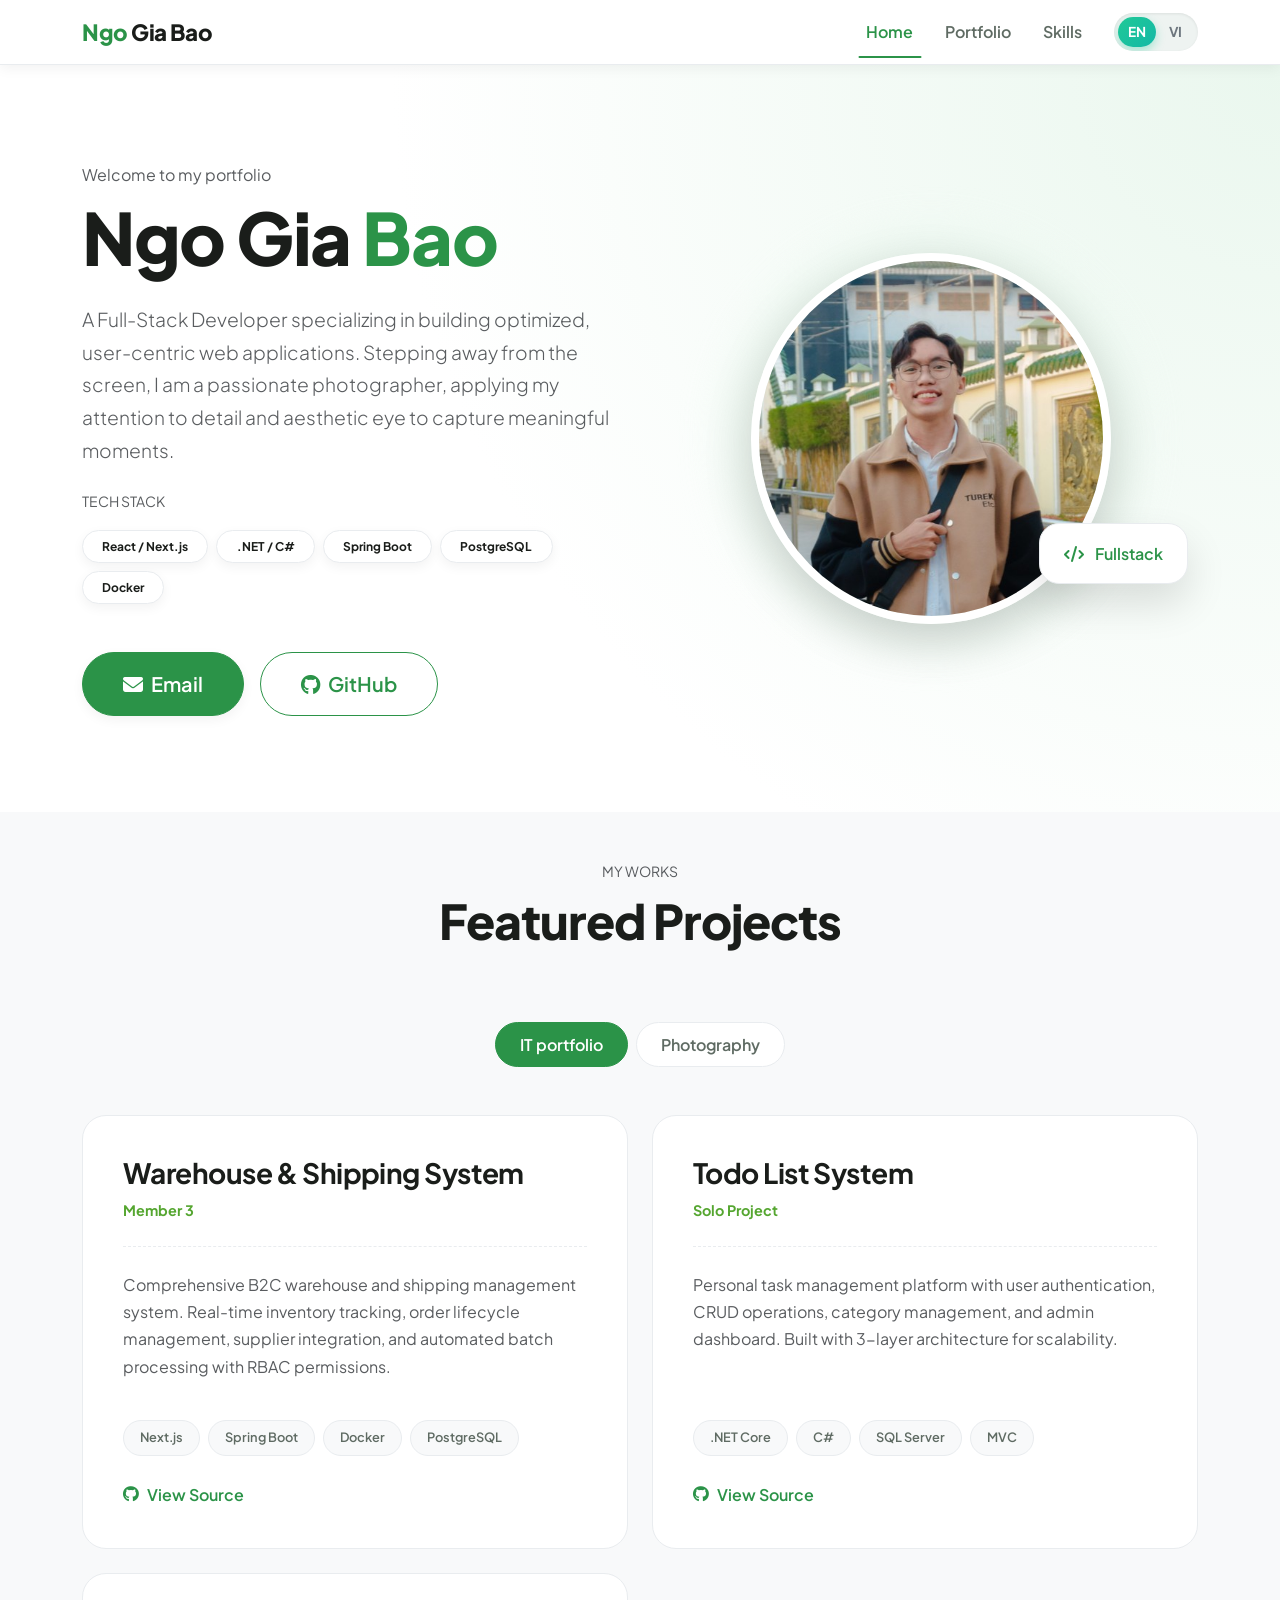
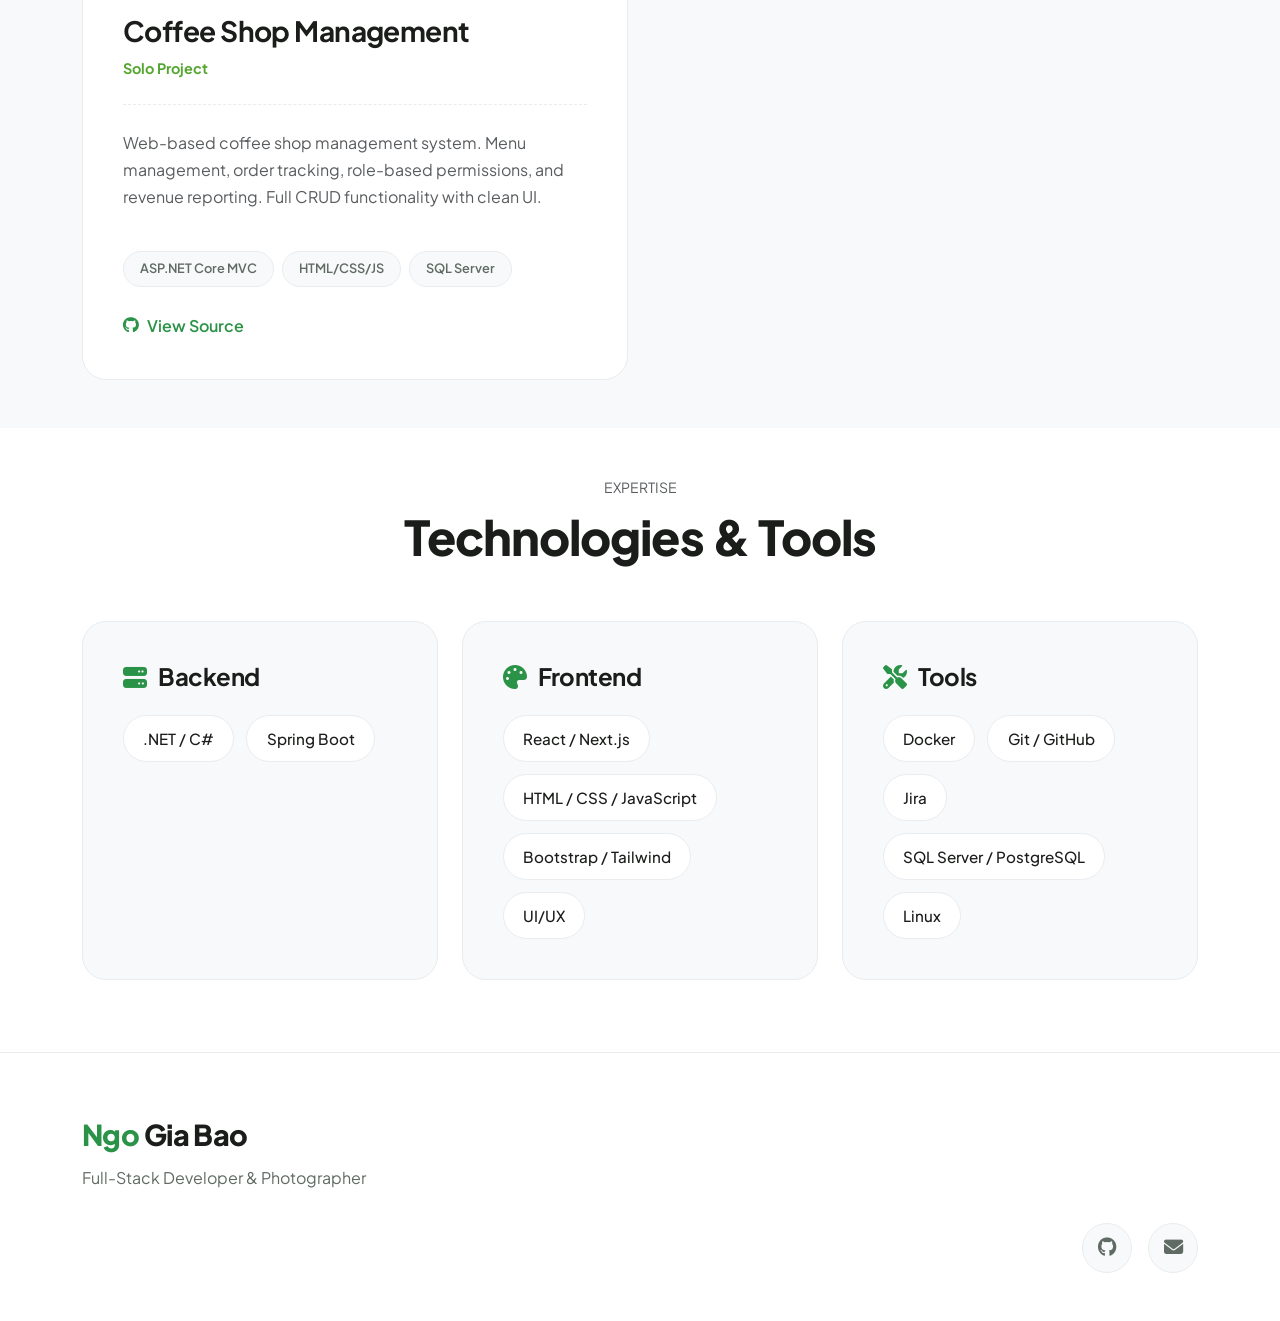
==== index.html @ 8120e5bb "Implement personal porfolio" ====
<!doctype html>
<html lang="en">
  <head>
    <meta charset="UTF-8" />
    <meta name="viewport" content="width=device-width, initial-scale=1.0" />
    <title>Ngo Gia Bao | Full-Stack Developer & Photographer</title>
    <!-- Bootstrap CSS -->
    <link
      href="https://cdnjs.cloudflare.com/ajax/libs/bootstrap/5.3.0/css/bootstrap.min.css"
      rel="stylesheet"
    />
    <!-- Font Awesome -->
    <link
      rel="stylesheet"
      href="https://cdnjs.cloudflare.com/ajax/libs/font-awesome/6.4.0/css/all.min.css"
    />
    <!-- Google Fonts -->
    <link rel="preconnect" href="https://fonts.googleapis.com" />
    <link rel="preconnect" href="https://fonts.gstatic.com" crossorigin />
    <link
      href="https://fonts.googleapis.com/css2?family=Geist+Mono:wght@400;500;600;700&family=Plus+Jakarta+Sans:wght@400;500;600;700;800&display=swap"
      rel="stylesheet"
    />
    <!-- Custom CSS -->
    <link rel="stylesheet" href="assets/style.css" />
  </head>
  <body>
    <!-- NAVBAR -->
    <nav class="navbar navbar-expand-lg sticky-top" id="navbar">
      <div class="container-xl">
        <a class="navbar-brand" href="#home">
          <span class="brand-accent">Ngo</span> Gia Bao
        </a>
        <button
          class="navbar-toggler border-0"
          type="button"
          data-bs-toggle="collapse"
          data-bs-target="#navbarNav"
        >
          <span class="navbar-toggler-icon"></span>
        </button>
        <div class="collapse navbar-collapse" id="navbarNav">
          <ul class="navbar-nav ms-auto align-items-center">
            <li class="nav-item">
              <a class="nav-link active" href="#home" data-i18n="nav_home">
                Home
              </a>
            </li>
            <li class="nav-item">
              <a class="nav-link" href="#portfolio" data-i18n="nav_portfolio">
                Portfolio
              </a>
            </li>
            <li class="nav-item">
              <a class="nav-link" href="#skills" data-i18n="nav_skills">
                Skills
              </a>
            </li>
            <!-- Language Switch -->
            <li class="nav-item ms-lg-3 mt-3 mt-lg-0">
              <button id="lang-switch" class="lang-toggle" type="button">
                <span class="lang-option" data-lang="en">EN</span>
                <span class="lang-option" data-lang="vi">VI</span>
                <span class="lang-slider"></span>
              </button>
            </li>
          </ul>
        </div>
      </div>
    </nav>
    <!-- HERO SECTION -->
    <section id="home" class="hero-section py-5">
      <div class="container-xl py-5">
        <div class="row align-items-center g-5">
          <!-- Left Content -->
          <div class="col-lg-6">
            <div class="hero-content">
              <p class="text-muted mb-2" data-i18n="greeting">
                Welcome to my portfolio
              </p>
              <h1 class="display-4 fw-900 mb-4">
                Ngo Gia <span class="text-primary">Bao</span>
              </h1>
              <p class="lead text-muted mb-4" data-i18n="role_desc">
                A Full-Stack Developer specializing in building optimized,
                user-centric web applications. Stepping away from the screen, I
                am a passionate photographer, applying my attention to detail
                and aesthetic eye to capture meaningful moments.
              </p>
              <!-- Tech Stack Preview -->
              <div class="mb-5">
                <p class="small text-uppercase text-muted mb-3">
                  <span data-i18n="tech_stack">Tech Stack</span>
                </p>
                <div class="d-flex flex-wrap gap-2">
                  <span class="badge bg-light text-dark">React / Next.js</span>
                  <span class="badge bg-light text-dark">.NET / C#</span>
                  <span class="badge bg-light text-dark">Spring Boot</span>
                  <span class="badge bg-light text-dark">PostgreSQL</span>
                  <span class="badge bg-light text-dark">Docker</span>
                </div>
              </div>
              <!-- CTA Buttons -->
              <div class="d-flex gap-3 flex-wrap">
                <a
                  href="mailto:giabaongo75@gmail.com"
                  class="btn btn-primary btn-lg"
                >
                  <i class="fas fa-envelope me-2"></i>Email
                </a>
                <a
                  href="https://github.com/NgoGiaBao2203"
                  target="_blank"
                  class="btn btn-outline-primary btn-lg"
                  data-i18n="btn_github"
                >
                  <i class="fab fa-github me-2"></i>GitHub
                </a>
              </div>
            </div>
          </div>
          <!-- Right Image -->
          <div class="col-lg-6">
            <div class="hero-image-wrapper position-relative">
              <div class="avatar-circle"></div>
              <img
                src="assets/img/common/avt.png"
                alt="Ngo Gia Bao"
                class="hero-avatar img-fluid rounded-circle shadow-lg"
              />
              <div class="floating-badge">
                <i class="fas fa-code me-2"></i>
                <span data-i18n="badge_fullstack">Fullstack</span>
              </div>
            </div>
          </div>
        </div>
      </div>
    </section>
    <!-- PORTFOLIO SECTION -->
    <section id="portfolio" class="portfolio-section py-5 bg-light">
      <div class="container-xl">
        <div class="row mb-5">
          <div class="col-lg-8 mx-auto text-center">
            <p class="text-muted text-uppercase small mb-2">
              <span data-i18n="section_works">My Works</span>
            </p>
            <h2 class="display-5 fw-900 mb-4" data-i18n="portfolio_title">
              Featured Projects
            </h2>
          </div>
        </div>
        <!-- Tabs Navigation -->
        <ul
          class="nav nav-pills justify-content-center gap-2 mb-5"
          role="tablist"
        >
          <li class="nav-item" role="presentation">
            <button
              class="nav-link active px-4 py-2"
              id="it-tab"
              data-bs-toggle="tab"
              data-bs-target="#it-content"
              type="button"
              role="tab"
              data-i18n="tab_it"
            >
              IT Portfolio
            </button>
          </li>
          <li class="nav-item" role="presentation">
            <button
              class="nav-link px-4 py-2"
              id="photo-tab"
              data-bs-toggle="tab"
              data-bs-target="#photo-content"
              type="button"
              role="tab"
              data-i18n="tab_media"
            >
              Photography
            </button>
          </li>
        </ul>
        <!-- Tab Content -->
        <div class="tab-content">
          <!-- IT Portfolio Tab -->
          <div
            class="tab-pane fade show active"
            id="it-content"
            role="tabpanel"
          >
            <div class="row g-4">
              <!-- Project Card 1 -->
              <div class="col-lg-6">
                <div class="project-card h-100">
                  <div class="project-header">
                    <h3 data-i18n="proj_warehouse_title">
                      Warehouse & Shipping System
                    </h3>
                    <div class="project-meta">
                      <span data-i18n="proj_role_group">Member 3</span>
                    </div>
                  </div>
                  <p class="text-muted" data-i18n="proj_warehouse_desc">
                    Comprehensive B2C warehouse and shipping management system.
                    Real-time inventory tracking, order lifecycle management,
                    supplier integration, and automated batch processing with
                    RBAC permissions.
                  </p>
                  <div class="tech-stack">
                    <span class="tech-badge">Next.js</span>
                    <span class="tech-badge">Spring Boot</span>
                    <span class="tech-badge">Docker</span>
                    <span class="tech-badge">PostgreSQL</span>
                  </div>
                  <div class="project-footer">
                    <a href="#" class="project-link">
                      <i class="fab fa-github me-2"></i>View Source
                    </a>
                  </div>
                </div>
              </div>
              <!-- Project Card 2 -->
              <div class="col-lg-6">
                <div class="project-card h-100">
                  <div class="project-header">
                    <h3 data-i18n="proj_todo_title">Todo List System</h3>
                    <div class="project-meta">
                      <span data-i18n="proj_role_solo">Solo Project</span>
                    </div>
                  </div>
                  <p class="text-muted" data-i18n="proj_todo_desc">
                    Personal task management platform with user authentication,
                    CRUD operations, category management, and admin dashboard.
                    Built with 3-layer architecture for scalability.
                  </p>
                  <div class="tech-stack">
                    <span class="tech-badge">.NET Core</span>
                    <span class="tech-badge">C#</span>
                    <span class="tech-badge">SQL Server</span>
                    <span class="tech-badge">MVC</span>
                  </div>
                  <div class="project-footer">
                    <a
                      href="https://github.com/NgoGiaBao2203/WinForms_Todo-List.git"
                      target="_blank"
                      class="project-link"
                    >
                      <i class="fab fa-github me-2"></i>View Source
                    </a>
                  </div>
                </div>
              </div>
              <!-- Project Card 3 -->
              <div class="col-lg-6">
                <div class="project-card h-100">
                  <div class="project-header">
                    <h3 data-i18n="proj_coffee_title">
                      Coffee Shop Management
                    </h3>
                    <div class="project-meta">
                      <span data-i18n="proj_role_solo">Solo Project</span>
                    </div>
                  </div>
                  <p class="text-muted" data-i18n="proj_coffee_desc">
                    Web-based coffee shop management system. Menu management,
                    order tracking, role-based permissions, and revenue
                    reporting. Full CRUD functionality with clean UI.
                  </p>
                  <div class="tech-stack">
                    <span class="tech-badge">ASP.NET Core MVC</span>
                    <span class="tech-badge">HTML/CSS/JS</span>
                    <span class="tech-badge">SQL Server</span>
                  </div>
                  <div class="project-footer">
                    <a
                      href="https://github.com/NgoGiaBao2203/coffee_shop_management_system.git"
                      target="_blank"
                      class="project-link"
                    >
                      <i class="fab fa-github me-2"></i>View Source
                    </a>
                  </div>
                </div>
              </div>
            </div>
          </div>
          <!-- Photography Tab -->
          <div class="tab-pane fade" id="photo-content" role="tabpanel">
            <p class="text-center text-muted mb-5" data-i18n="photo_desc">
              Specializing in couple, event, and media production photography
            </p>
            <div class="row g-4">
              <!-- Project Card 1 -->
              <div class="col-lg-4 col-md-6">
                <div class="gallery-item">
                  <img
                    src="assets/img/media/Couple-1.png"
                    alt="Couple"
                    class="img-fluid rounded"
                  />
                  <div class="gallery-overlay">
                    <span data-i18n="Couple">Couple</span>
                  </div>
                </div>
              </div>
              <!-- Project Card 2 -->
              <div class="col-lg-4 col-md-6">
                <div class="gallery-item">
                  <img
                    src="assets/img/media/Portrait.png"
                    alt="Portrait"
                    class="img-fluid rounded"
                  />
                  <div class="gallery-overlay">
                    <span data-i18n="Portrait">Portrait</span>
                  </div>
                </div>
                <!-- Project Card 3 -->
              </div>
              <div class="col-lg-4 col-md-6">
                <div class="gallery-item">
                  <img
                    src="assets/img/media/Graducation.png"
                    alt="Graduation"
                    class="img-fluid rounded"
                  />
                  <div class="gallery-overlay">
                    <span data-i18n="Graduation">Events</span>
                  </div>
                </div>
              </div>
              <!-- Project Card 4 -->
              <div class="col-lg-4 col-md-6">
                <div class="gallery-item">
                  <img
                    src="assets/img/media/Graducation-1.png"
                    alt="Graduation"
                    class="img-fluid rounded"
                  />
                  <div class="gallery-overlay">
                    <span data-i18n="Graduation">Events</span>
                  </div>
                </div>
              </div>
              <!-- Project Card 5 -->
              <div class="col-lg-4 col-md-6">
                <div class="gallery-item">
                  <img
                    src="assets/img/media/Event.png"
                    alt="Event"
                    class="img-fluid rounded"
                  />
                  <div class="gallery-overlay">
                    <span data-i18n="Event">Events</span>
                  </div>
                </div>
              </div>
              <!-- Project Card 6 -->
              <div class="col-lg-4 col-md-6">
                <div class="gallery-item">
                  <img
                    src="assets/img/media/Event-1.png"
                    alt="Event"
                    class="img-fluid rounded"
                  />
                  <div class="gallery-overlay">
                    <span data-i18n="Event">Events</span>
                  </div>
                </div>
              </div>
              <!-- Project Card 7 -->
              <div class="col-lg-4 col-md-6">
                <div class="gallery-item">
                  <img
                    src="assets/img/media/Scenery.png"
                    alt="Scenery"
                    class="img-fluid rounded"
                  />
                  <div class="gallery-overlay">
                    <span data-i18n="Scenery">Events</span>
                  </div>
                </div>
              </div>
            </div>
          </div>
        </div>
      </div>
    </section>
    <!-- SKILLS SECTION -->
    <section id="skills" class="skills-section py-5">
      <div class="container-xl">
        <div class="row mb-5">
          <div class="col-lg-8 mx-auto text-center">
            <p class="text-muted text-uppercase small mb-2">
              <span data-i18n="section_expertise">Expertise</span>
            </p>
            <h2 class="display-5 fw-900" data-i18n="skills_title">
              Technologies & Tools
            </h2>
          </div>
        </div>
        <div class="row">
          <!-- Backend -->
          <div class="col-lg-4 col-md-6 mb-4">
            <div class="skill-category">
              <h4 class="mb-4">
                <i class="fas fa-server text-primary me-2"></i>
                <span data-i18n="skill_backend">Backend</span>
              </h4>
              <div class="skill-items">
                <span class="skill-item">.NET / C#</span>
                <span class="skill-item">Spring Boot</span>
              </div>
            </div>
          </div>
          <!-- Frontend -->
          <div class="col-lg-4 col-md-6 mb-4">
            <div class="skill-category">
              <h4 class="mb-4">
                <i class="fas fa-palette text-primary me-2"></i>
                <span data-i18n="skill_frontend">Frontend</span>
              </h4>
              <div class="skill-items">
                <span class="skill-item">React / Next.js</span>
                <span class="skill-item">HTML / CSS / JavaScript</span>
                <span class="skill-item">Bootstrap / Tailwind</span>
                <span class="skill-item">UI/UX</span>
              </div>
            </div>
          </div>
          <!-- Tools & Infrastructure -->
          <div class="col-lg-4 col-md-6 mb-4">
            <div class="skill-category">
              <h4 class="mb-4">
                <i class="fas fa-tools text-primary me-2"></i>
                <span data-i18n="skill_tools">Tools</span>
              </h4>
              <div class="skill-items">
                <span class="skill-item">Docker</span>
                <span class="skill-item">Git / GitHub</span>
                <span class="skill-item">Jira</span>
                <span class="skill-item">SQL Server / PostgreSQL</span>
                <span class="skill-item">Linux</span>
              </div>
            </div>
          </div>
        </div>
      </div>
    </section>
    <!-- FOOTER -->
    <footer class="footer">
      <div class="container-xl">
        <div class="footer-content">
          <h4 class="footer-brand">
            <span class="brand-accent">Ngo</span> Gia Bao
          </h4>
          <p class="footer-description">Full-Stack Developer & Photographer</p>
          <div class="footer-social">
            <a
              href="https://github.com/NgoGiaBao2203"
              target="_blank"
              aria-label="GitHub"
            >
              <i class="fab fa-github"></i>
            </a>
            <a href="mailto:giabaongo75@gmail.com" aria-label="Email">
              <i class="fas fa-envelope"></i>
            </a>
          </div>
        </div>
      </div>
    </footer>
    <!-- Bootstrap JS -->
    <script src="https://cdnjs.cloudflare.com/ajax/libs/bootstrap/5.3.0/js/bootstrap.bundle.min.js"></script>
    <!-- Custom JS -->
    <script src="assets/script.js"></script>
  </body>
</html>
---- assets/style.css ----
/* ====================================
   COLOR VARIABLES & LIGHT THEME
   ==================================== */
:root {
  --primary-color: #2b9348;
  --primary-dark: #007200;
  --primary-light: #eaf7ee;
  --secondary-color: #55a630;

  --text-dark: #1a1d1a;
  --text-light: #5f6b63;

  --bg-white: #ffffff;
  --bg-light: #f8f9fa;
  --border-color: #e9ecef;

  --shadow-sm: 0 4px 12px rgba(0, 0, 0, 0.05);
  --shadow-md: 0 10px 30px rgba(0, 0, 0, 0.08);
  --shadow-lg: 0 20px 40px rgba(0, 0, 0, 0.12);

  --radius-md: 16px;
  --radius-lg: 24px;

  --transition: all 0.3s ease;
}

/* ====================================
   GLOBAL STYLES
   ==================================== */
* {
  scroll-behavior: smooth;
  box-sizing: border-box;
}

html,
body {
  height: 100%;
  font-family:
    "Plus Jakarta Sans",
    -apple-system,
    BlinkMacSystemFont,
    "Segoe UI",
    sans-serif;
}

body {
  margin: 0;
  padding: 0;
  background-color: var(--bg-white);
  color: var(--text-dark);
  line-height: 1.7;
  overflow-x: hidden;
}

h1,
h2,
h3,
h4,
h5,
h6 {
  color: var(--text-dark);
  font-weight: 700;
  letter-spacing: -0.02em;
}

p {
  color: var(--text-light);
}

a {
  color: var(--primary-color);
  text-decoration: none;
  transition: var(--transition);
}

a:hover {
  color: var(--primary-dark);
}

.fw-900 {
  font-weight: 800 !important;
}

.text-primary {
  color: var(--primary-color) !important;
}

/* ====================================
   NAVBAR (FIXED - NO MOVEMENT)
   ==================================== */
#navbar {
  position: sticky;
  top: 0;
  z-index: 1050;
  transform: none !important;
  background-color: var(--bg-white) !important;
  border-bottom: 1px solid var(--border-color);
  box-shadow: var(--shadow-sm);
  transition:
    box-shadow 0.3s ease,
    background-color 0.3s ease;
}

#navbar.scrolled {
  transform: none !important;
  box-shadow: var(--shadow-md);
}

.navbar-brand {
  font-size: 1.4rem;
  font-weight: 800;
  color: var(--text-dark) !important;
  letter-spacing: -0.02em;
}

.brand-accent {
  color: var(--primary-color);
}

.navbar-toggler {
  box-shadow: none !important;
}

.navbar-nav .nav-link {
  color: var(--text-light) !important;
  font-weight: 600;
  margin: 0 0.5rem;
  position: relative;
  transition: var(--transition);
}

.navbar-nav .nav-link:hover,
.navbar-nav .nav-link.active {
  color: var(--primary-color) !important;
}

.navbar-nav .nav-link::after {
  content: "";
  position: absolute;
  left: 50%;
  bottom: -4px;
  width: 0;
  height: 2px;
  background-color: var(--primary-color);
  border-radius: 2px;
  transform: translateX(-50%);
  transition: width 0.3s ease;
}

.navbar-nav .nav-link:hover::after,
.navbar-nav .nav-link.active::after {
  width: 100%;
}

/* ====================================
   LANGUAGE SWITCH
   ==================================== */
.lang-toggle {
  position: relative;
  display: inline-flex;
  align-items: center;
  width: 84px;
  height: 38px;
  padding: 4px;
  border: none;
  border-radius: 999px;
  background: #eef3f1;
  cursor: pointer;
  overflow: hidden;
  box-shadow: inset 0 1px 3px rgba(0, 0, 0, 0.08);
}

.lang-option {
  position: relative;
  z-index: 2;
  width: 38px;
  text-align: center;
  font-size: 0.85rem;
  font-weight: 700;
  line-height: 30px;
  pointer-events: none;
  user-select: none;
  color: #6c757d;
  transition: color 0.3s ease;
}

.lang-slider {
  position: absolute;
  top: 4px;
  left: 4px;
  width: 38px;
  height: 30px;
  border-radius: 999px;
  background: linear-gradient(135deg, #20c997, #14b8a6);
  box-shadow: 0 4px 10px rgba(32, 201, 151, 0.35);
  transition: transform 0.3s ease;
  z-index: 1;
}

/* English Active (Default) */
.lang-toggle .lang-option[data-lang="en"] {
  color: #ffffff;
}

/* Vietnamese Active */
.lang-toggle.vi-active .lang-slider {
  transform: translateX(38px);
}

.lang-toggle.vi-active .lang-option[data-lang="en"] {
  color: #6c757d;
}

.lang-toggle.vi-active .lang-option[data-lang="vi"] {
  color: #ffffff;
}

/* ====================================
   HERO SECTION
   ==================================== */
.hero-section {
  padding-top: 8rem;
  padding-bottom: 5rem;
  background: radial-gradient(
    circle at top right,
    var(--primary-light) 0%,
    var(--bg-white) 60%
  );
}

.hero-content h1 {
  font-size: clamp(2.5rem, 8vw, 4.5rem);
  line-height: 1.15;
}

.hero-content .lead {
  font-size: 1.2rem;
}

.hero-content .badge {
  background: var(--bg-white) !important;
  color: var(--text-dark) !important;
  border: 1px solid var(--border-color);
  border-radius: 50px;
  padding: 0.6rem 1.2rem;
  box-shadow: var(--shadow-sm);
}

/* ====================================
   HERO IMAGE
   ==================================== */
.hero-image-wrapper {
  position: relative;
  text-align: center;
}

.avatar-circle {
  position: absolute;
  width: 420px;
  height: 420px;
  background: var(--primary-light);
  border-radius: 50%;
  top: 50%;
  left: 50%;
  transform: translate(-50%, -50%);
  filter: blur(20px);
  opacity: 0.7;
  z-index: 0;
}

.hero-avatar {
  position: relative;
  z-index: 1;
  width: 100%;
  max-width: 360px;
  border-radius: 50%;
  border: 8px solid var(--bg-white);
  box-shadow: var(--shadow-lg);
}

.floating-badge {
  position: absolute;
  bottom: 40px;
  right: 10px;
  z-index: 2;
  background: var(--bg-white);
  color: var(--primary-color);
  padding: 1rem 1.5rem;
  border-radius: 20px;
  font-weight: 600;
  border: 1px solid var(--border-color);
  box-shadow: var(--shadow-lg);
}

/* ====================================
   BUTTONS
   ==================================== */
.btn-primary {
  background-color: var(--primary-color);
  border-color: var(--primary-color);
  color: #ffffff;
  border-radius: 50px;
  font-weight: 600;
  padding: 1rem 2.5rem;
  box-shadow: var(--shadow-sm);
}

.btn-primary:hover {
  background-color: var(--primary-dark);
  border-color: var(--primary-dark);
  color: #ffffff;
  transform: translateY(-3px);
  box-shadow: var(--shadow-md);
}

.btn-outline-primary {
  color: var(--primary-color);
  border-color: var(--primary-color);
  border-radius: 50px;
  font-weight: 600;
  padding: 1rem 2.5rem;
}

.btn-outline-primary:hover {
  background-color: var(--primary-color);
  border-color: var(--primary-color);
  color: #ffffff;
  transform: translateY(-3px);
  box-shadow: var(--shadow-md);
}

/* ====================================
   PORTFOLIO SECTION
   ==================================== */
.portfolio-section {
  background-color: var(--bg-light);
}

.nav-pills .nav-link {
  background: var(--bg-white);
  color: var(--text-light);
  border: 1px solid var(--border-color);
  border-radius: 50px;
  padding: 0.75rem 2rem;
  font-weight: 600;
}

.nav-pills .nav-link.active {
  background: var(--primary-color);
  border-color: var(--primary-color);
  color: #ffffff;
}

.project-card {
  height: 100%;
  display: flex;
  flex-direction: column;
  background: var(--bg-white);
  border: 1px solid var(--border-color);
  border-radius: var(--radius-lg);
  padding: 2.5rem;
  transition: var(--transition);
}

.project-card:hover {
  transform: translateY(-8px);
  border-color: var(--primary-color);
  box-shadow: var(--shadow-lg);
}

.project-header {
  margin-bottom: 1.5rem;
  padding-bottom: 1.5rem;
  border-bottom: 1px dashed var(--border-color);
}

.project-meta {
  font-size: 0.9rem;
  font-weight: 700;
  color: var(--secondary-color);
}

.project-card p {
  flex-grow: 1;
}

.tech-stack {
  display: flex;
  flex-wrap: wrap;
  gap: 0.5rem;
  margin: 1.5rem 0;
}

.tech-badge {
  background: var(--bg-light);
  color: var(--text-light);
  border: 1px solid var(--border-color);
  padding: 0.4rem 1rem;
  border-radius: 50px;
  font-size: 0.8rem;
  font-weight: 600;
}

.project-link {
  display: inline-flex;
  align-items: center;
  font-weight: 600;
}

/* ====================================
   GALLERY (LANDSCAPE PHOTOS)
   ==================================== */
.gallery-item {
  position: relative;
  overflow: hidden;
  aspect-ratio: 16 / 10;
  border-radius: var(--radius-lg);
  box-shadow: var(--shadow-sm);
  background: var(--bg-white);
  transition: var(--transition);
}

.gallery-item:hover {
  box-shadow: var(--shadow-lg);
}

.gallery-item img {
  width: 100%;
  height: 100%;
  object-fit: cover;
  transition: transform 0.8s ease;
}

.gallery-item:hover img {
  transform: scale(1.05);
}

.gallery-overlay {
  position: absolute;
  inset: 0;
  background: linear-gradient(to top, rgba(0, 0, 0, 0.75), rgba(0, 0, 0, 0.1));
  color: #ffffff;
  opacity: 0;
  display: flex;
  align-items: flex-end;
  justify-content: center;
  padding: 2rem;
  font-size: 1.1rem;
  font-weight: 600;
  transition: opacity 0.3s ease;
}

.gallery-item:hover .gallery-overlay {
  opacity: 1;
}

/* ====================================
   SKILLS SECTION
   ==================================== */
.skills-section {
  background: var(--bg-white);
}

.skill-category {
  height: 100%;
  background: var(--bg-light);
  border: 1px solid var(--border-color);
  border-radius: var(--radius-lg);
  padding: 2.5rem;
  transition: var(--transition);
}

.skill-category:hover {
  transform: translateY(-5px);
  box-shadow: var(--shadow-md);
}

.skill-items {
  display: flex;
  flex-wrap: wrap;
  gap: 0.75rem;
}

.skill-item {
  background: var(--bg-white);
  color: var(--text-dark);
  border: 1px solid var(--border-color);
  border-radius: 50px;
  padding: 0.6rem 1.2rem;
  font-size: 0.95rem;
  font-weight: 500;
}

/* ====================================
   FOOTER
   ==================================== */
.footer {
  background: var(--bg-white);
  border-top: 1px solid var(--border-color);
  padding: 4rem 0 3rem;
}

.footer-content {
  text-align: left;
}

.footer-brand {
  font-size: 1.8rem;
  font-weight: 800;
  color: var(--text-dark);
  margin-bottom: 0.75rem;
}

.footer-description {
  color: var(--text-light);
  margin-bottom: 2rem;
}

.footer-social {
  display: flex;
  justify-content: right;
  gap: 1rem;
}

.footer-social a {
  width: 50px;
  height: 50px;
  display: inline-flex;
  align-items: center;
  justify-content: center;
  border-radius: 50%;
  background: var(--bg-light);
  color: var(--text-light);
  border: 1px solid var(--border-color);
  font-size: 1.2rem;
  transition: var(--transition);
}

.footer-social a:hover {
  background: var(--primary-color);
  color: #ffffff;
  border-color: var(--primary-color);
  transform: translateY(-4px);
  box-shadow: var(--shadow-md);
}

/* ====================================
   RESPONSIVE DESIGN
   ==================================== */
@media (max-width: 991.98px) {
  .navbar-collapse {
    margin-top: 1rem;
    padding-top: 1rem;
    border-top: 1px solid var(--border-color);
    background: var(--bg-white);
  }
}

@media (max-width: 768px) {
  .hero-section {
    padding-top: 6rem;
    text-align: center;
  }

  .hero-avatar {
    max-width: 280px;
  }

  .avatar-circle {
    width: 280px;
    height: 280px;
  }

  .floating-badge {
    position: static;
    display: inline-block;
    margin-top: 1rem;
  }

  .project-card,
  .skill-category {
    padding: 1.5rem;
  }

  .btn {
    width: 100%;
    margin-bottom: 0.5rem;
  }

  .gallery-item {
    aspect-ratio: 16 / 10;
  }
}

@media (max-width: 576px) {
  .container-xl {
    padding-left: 1rem;
    padding-right: 1rem;
  }

  h2 {
    font-size: 1.8rem !important;
  }

  .nav-pills {
    flex-direction: column;
  }

  .nav-pills .nav-link {
    width: 100%;
  }
}

/* ====================================
   PRINT STYLES
   ==================================== */
@media print {
  .navbar,
  .footer,
  .btn {
    display: none !important;
  }
}
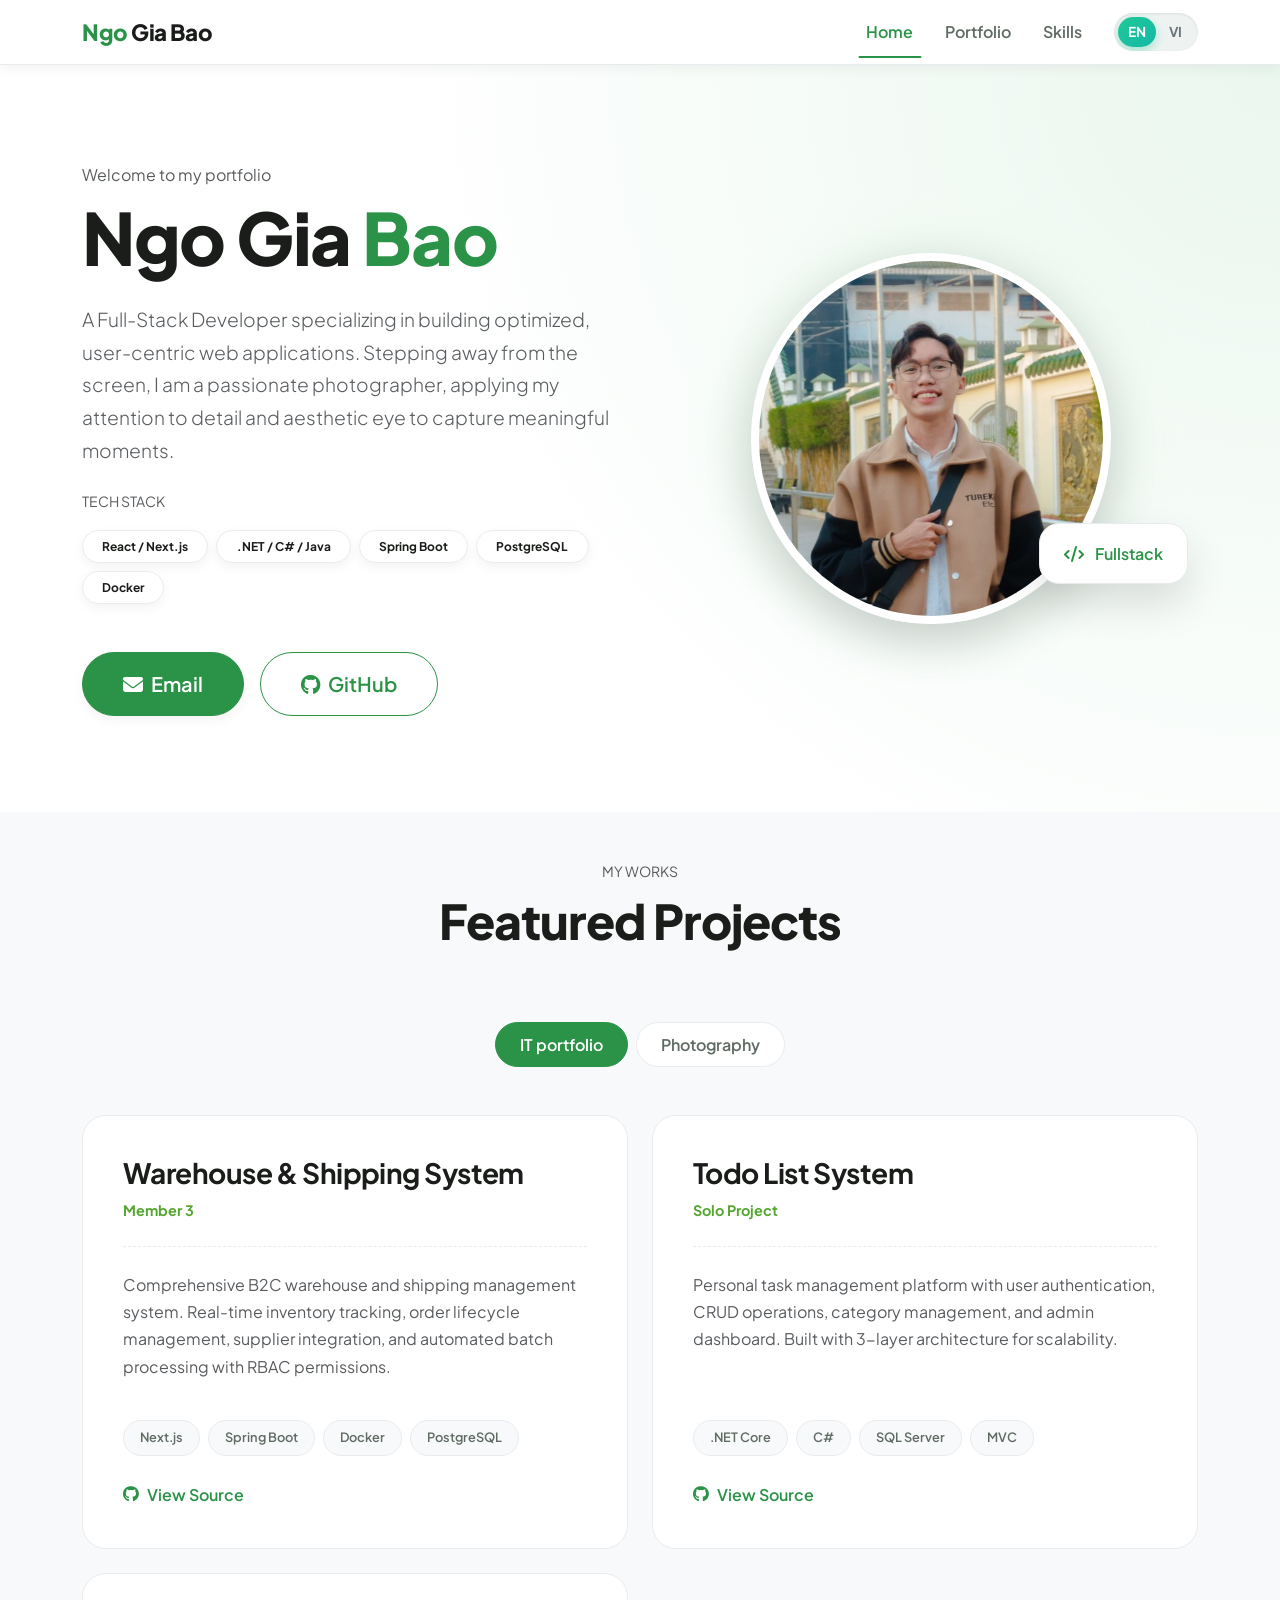
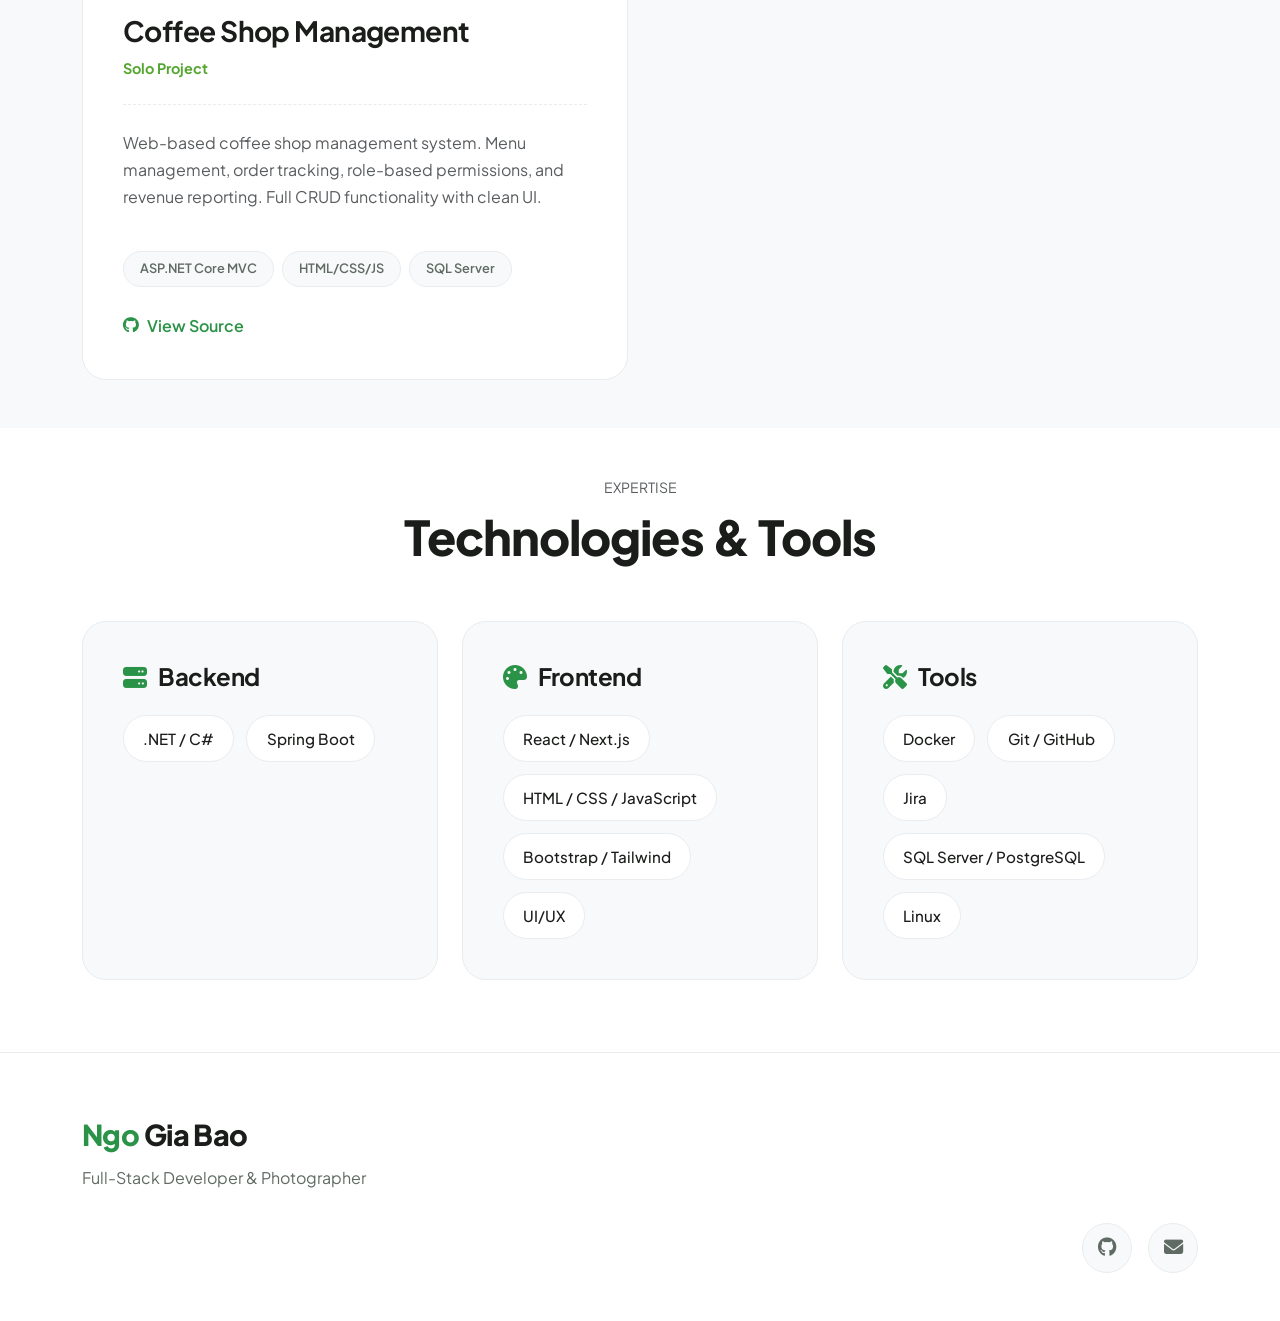
==== commit bab61148: "Update tech stack preview" ====
--- a/index.html
+++ b/index.html
@@ -94,7 +94,7 @@
                 </p>
                 <div class="d-flex flex-wrap gap-2">
                   <span class="badge bg-light text-dark">React / Next.js</span>
-                  <span class="badge bg-light text-dark">.NET / C#</span>
+                  <span class="badge bg-light text-dark">.NET / C# / Java</span>
                   <span class="badge bg-light text-dark">Spring Boot</span>
                   <span class="badge bg-light text-dark">PostgreSQL</span>
                   <span class="badge bg-light text-dark">Docker</span>
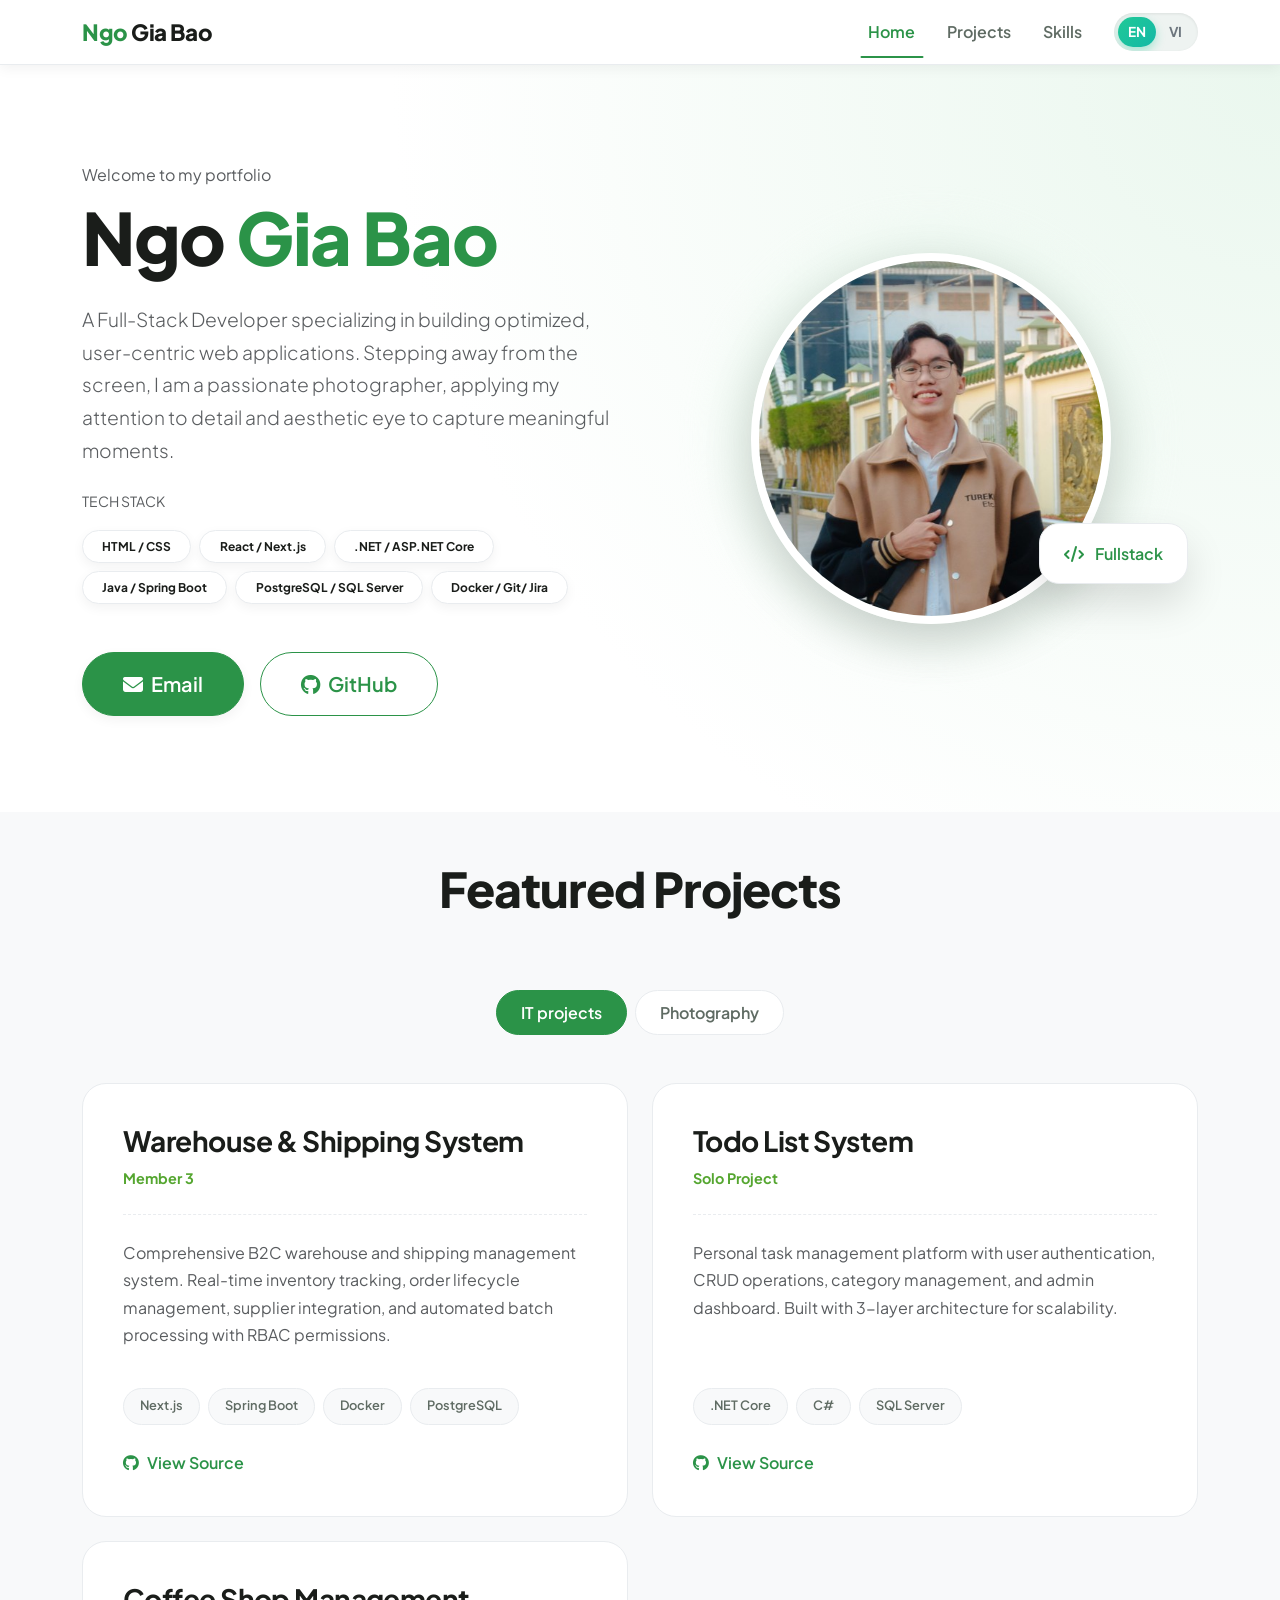
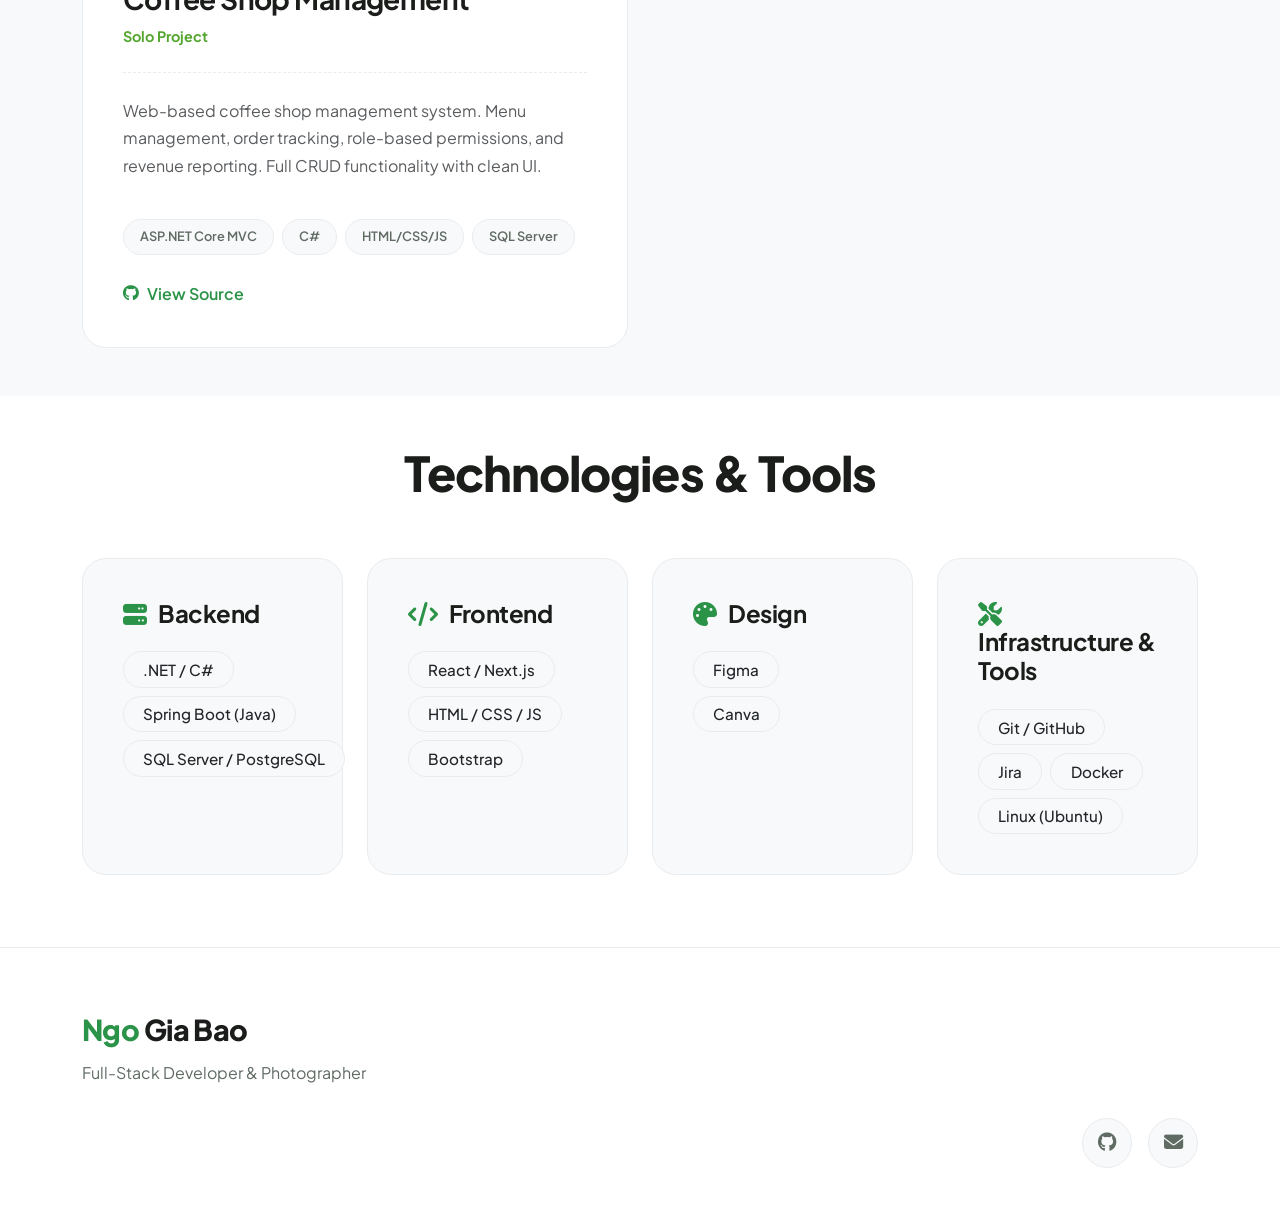
==== commit 3810fb88: "Implement optimization" ====
--- a/index.html
+++ b/index.html
@@ -15,8 +15,6 @@
       href="https://cdnjs.cloudflare.com/ajax/libs/font-awesome/6.4.0/css/all.min.css"
     />
     <!-- Google Fonts -->
-    <link rel="preconnect" href="https://fonts.googleapis.com" />
-    <link rel="preconnect" href="https://fonts.gstatic.com" crossorigin />
     <link
       href="https://fonts.googleapis.com/css2?family=Geist+Mono:wght@400;500;600;700&family=Plus+Jakarta+Sans:wght@400;500;600;700;800&display=swap"
       rel="stylesheet"
@@ -29,7 +27,8 @@
     <nav class="navbar navbar-expand-lg sticky-top" id="navbar">
       <div class="container-xl">
         <a class="navbar-brand" href="#home">
-          <span class="brand-accent">Ngo</span> Gia Bao
+          <span class="brand-accent" data-i18n="first-name">Ngo</span>
+          <span data-i18n="last-name">Gia Bao</span>
         </a>
         <button
           class="navbar-toggler border-0"
@@ -47,8 +46,8 @@
               </a>
             </li>
             <li class="nav-item">
-              <a class="nav-link" href="#portfolio" data-i18n="nav_portfolio">
-                Portfolio
+              <a class="nav-link" href="#project" data-i18n="project">
+                Project
               </a>
             </li>
             <li class="nav-item">
@@ -79,7 +78,8 @@
                 Welcome to my portfolio
               </p>
               <h1 class="display-4 fw-900 mb-4">
-                Ngo Gia <span class="text-primary">Bao</span>
+                <span data-i18n="first-name">Ngo</span>
+                <span class="text-primary" data-i18n="last-name">Gia Bao</span>
               </h1>
               <p class="lead text-muted mb-4" data-i18n="role_desc">
                 A Full-Stack Developer specializing in building optimized,
@@ -93,11 +93,20 @@
                   <span data-i18n="tech_stack">Tech Stack</span>
                 </p>
                 <div class="d-flex flex-wrap gap-2">
+                  <span class="badge bg-light text-dark">HTML / CSS</span>
                   <span class="badge bg-light text-dark">React / Next.js</span>
-                  <span class="badge bg-light text-dark">.NET / C# / Java</span>
-                  <span class="badge bg-light text-dark">Spring Boot</span>
-                  <span class="badge bg-light text-dark">PostgreSQL</span>
-                  <span class="badge bg-light text-dark">Docker</span>
+                  <span class="badge bg-light text-dark"
+                    >.NET / ASP.NET Core</span
+                  >
+                  <span class="badge bg-light text-dark"
+                    >Java / Spring Boot</span
+                  >
+                  <span class="badge bg-light text-dark"
+                    >PostgreSQL / SQL Server</span
+                  >
+                  <span class="badge bg-light text-dark"
+                    >Docker / Git/ Jira</span
+                  >
                 </div>
               </div>
               <!-- CTA Buttons -->
@@ -142,9 +151,6 @@
       <div class="container-xl">
         <div class="row mb-5">
           <div class="col-lg-8 mx-auto text-center">
-            <p class="text-muted text-uppercase small mb-2">
-              <span data-i18n="section_works">My Works</span>
-            </p>
             <h2 class="display-5 fw-900 mb-4" data-i18n="portfolio_title">
               Featured Projects
             </h2>
@@ -239,7 +245,6 @@
                     <span class="tech-badge">.NET Core</span>
                     <span class="tech-badge">C#</span>
                     <span class="tech-badge">SQL Server</span>
-                    <span class="tech-badge">MVC</span>
                   </div>
                   <div class="project-footer">
                     <a
@@ -270,6 +275,7 @@
                   </p>
                   <div class="tech-stack">
                     <span class="tech-badge">ASP.NET Core MVC</span>
+                    <span class="tech-badge">C#</span>
                     <span class="tech-badge">HTML/CSS/JS</span>
                     <span class="tech-badge">SQL Server</span>
                   </div>
@@ -289,7 +295,9 @@
           <!-- Photography Tab -->
           <div class="tab-pane fade" id="photo-content" role="tabpanel">
             <p class="text-center text-muted mb-5" data-i18n="photo_desc">
-              Specializing in couple, event, and media production photography
+              Preserving your most meaningful moments through graduation,
+              portrait, couple, landscape, and event photography, combined with
+              creative media solutions.
             </p>
             <div class="row g-4">
               <!-- Project Card 1 -->
@@ -393,9 +401,6 @@
       <div class="container-xl">
         <div class="row mb-5">
           <div class="col-lg-8 mx-auto text-center">
-            <p class="text-muted text-uppercase small mb-2">
-              <span data-i18n="section_expertise">Expertise</span>
-            </p>
             <h2 class="display-5 fw-900" data-i18n="skills_title">
               Technologies & Tools
             </h2>
@@ -403,46 +408,74 @@
         </div>
         <div class="row">
           <!-- Backend -->
-          <div class="col-lg-4 col-md-6 mb-4">
+          <div class="col-lg-3 col-md-6 mb-4">
             <div class="skill-category">
               <h4 class="mb-4">
                 <i class="fas fa-server text-primary me-2"></i>
                 <span data-i18n="skill_backend">Backend</span>
               </h4>
-              <div class="skill-items">
-                <span class="skill-item">.NET / C#</span>
-                <span class="skill-item">Spring Boot</span>
+              <div class="skill-items d-flex flex-wrap gap-2">
+                <span class="skill-item badge bg-light text-dark"
+                  >.NET / C#</span
+                >
+                <span class="skill-item badge bg-light text-dark"
+                  >Spring Boot (Java)</span
+                >
+                <span class="skill-item badge bg-light text-dark"
+                  >SQL Server / PostgreSQL</span
+                >
               </div>
             </div>
           </div>
           <!-- Frontend -->
-          <div class="col-lg-4 col-md-6 mb-4">
+          <div class="col-lg-3 col-md-6 mb-4">
+            <div class="skill-category">
+              <h4 class="mb-4">
+                <i class="fas fa-code text-primary me-2"></i>
+                <span data-i18n="skill_frontend">Frontend</span>
+              </h4>
+              <div class="skill-items d-flex flex-wrap gap-2">
+                <span class="skill-item badge bg-light text-dark"
+                  >React / Next.js</span
+                >
+                <span class="skill-item badge bg-light text-dark"
+                  >HTML / CSS / JS</span
+                >
+                <span class="skill-item badge bg-light text-dark"
+                  >Bootstrap</span
+                >
+              </div>
+            </div>
+          </div>
+          <!-- Design & Creative -->
+          <div class="col-lg-3 col-md-6 mb-4">
             <div class="skill-category">
               <h4 class="mb-4">
                 <i class="fas fa-palette text-primary me-2"></i>
-                <span data-i18n="skill_frontend">Frontend</span>
+                <span data-i18n="skill_design">Design</span>
               </h4>
-              <div class="skill-items">
-                <span class="skill-item">React / Next.js</span>
-                <span class="skill-item">HTML / CSS / JavaScript</span>
-                <span class="skill-item">Bootstrap / Tailwind</span>
-                <span class="skill-item">UI/UX</span>
-              </div>
-            </div>
-          </div>
-          <!-- Tools & Infrastructure -->
-          <div class="col-lg-4 col-md-6 mb-4">
+              <div class="skill-items d-flex flex-wrap gap-2">
+                <span class="skill-item badge bg-light text-dark">Figma</span>
+                <span class="skill-item badge bg-light text-dark">Canva</span>
+              </div>
+            </div>
+          </div>
+          <!-- Infrastructure & Tools -->
+          <div class="col-lg-3 col-md-6 mb-4">
             <div class="skill-category">
               <h4 class="mb-4">
                 <i class="fas fa-tools text-primary me-2"></i>
-                <span data-i18n="skill_tools">Tools</span>
+                <span data-i18n="skill_tools">Infrastructure & Tools</span>
               </h4>
-              <div class="skill-items">
-                <span class="skill-item">Docker</span>
-                <span class="skill-item">Git / GitHub</span>
-                <span class="skill-item">Jira</span>
-                <span class="skill-item">SQL Server / PostgreSQL</span>
-                <span class="skill-item">Linux</span>
+              <div class="skill-items d-flex flex-wrap gap-2">
+                <span class="skill-item badge bg-light text-dark"
+                  >Git / GitHub</span
+                >
+                <span class="skill-item badge bg-light text-dark">Jira</span>
+                <span class="skill-item badge bg-light text-dark">Docker</span>
+                <span class="skill-item badge bg-light text-dark"
+                  >Linux (Ubuntu)</span
+                >
               </div>
             </div>
           </div>
@@ -454,7 +487,8 @@
       <div class="container-xl">
         <div class="footer-content">
           <h4 class="footer-brand">
-            <span class="brand-accent">Ngo</span> Gia Bao
+            <span class="brand-accent" data-i18n="first-name">Ngo</span>
+            <span data-i18n="last-name">Gia Bao</span>
           </h4>
           <p class="footer-description">Full-Stack Developer & Photographer</p>
           <div class="footer-social">
--- a/assets/style.css
+++ b/assets/style.css
@@ -235,6 +235,7 @@
 
 .hero-content .lead {
   font-size: 1.2rem;
+  text-align: left;
 }
 
 .hero-content .badge {
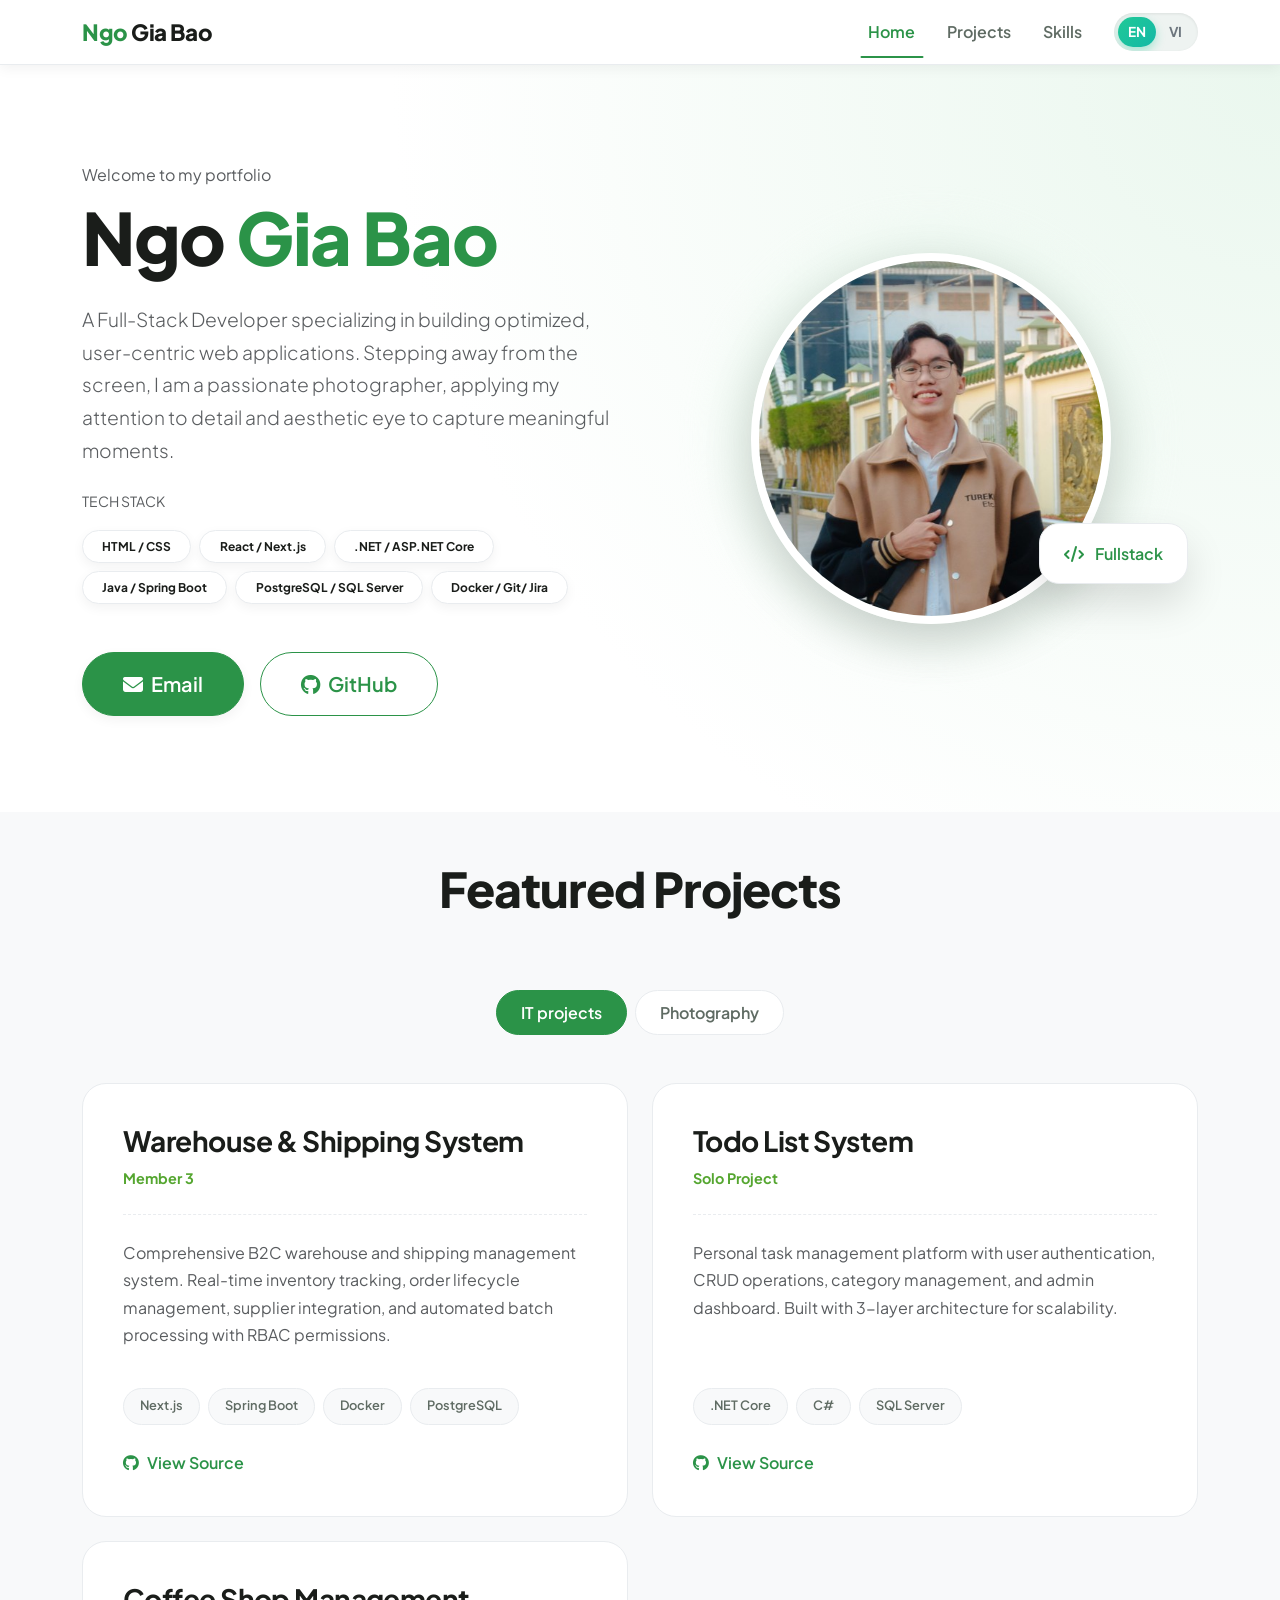
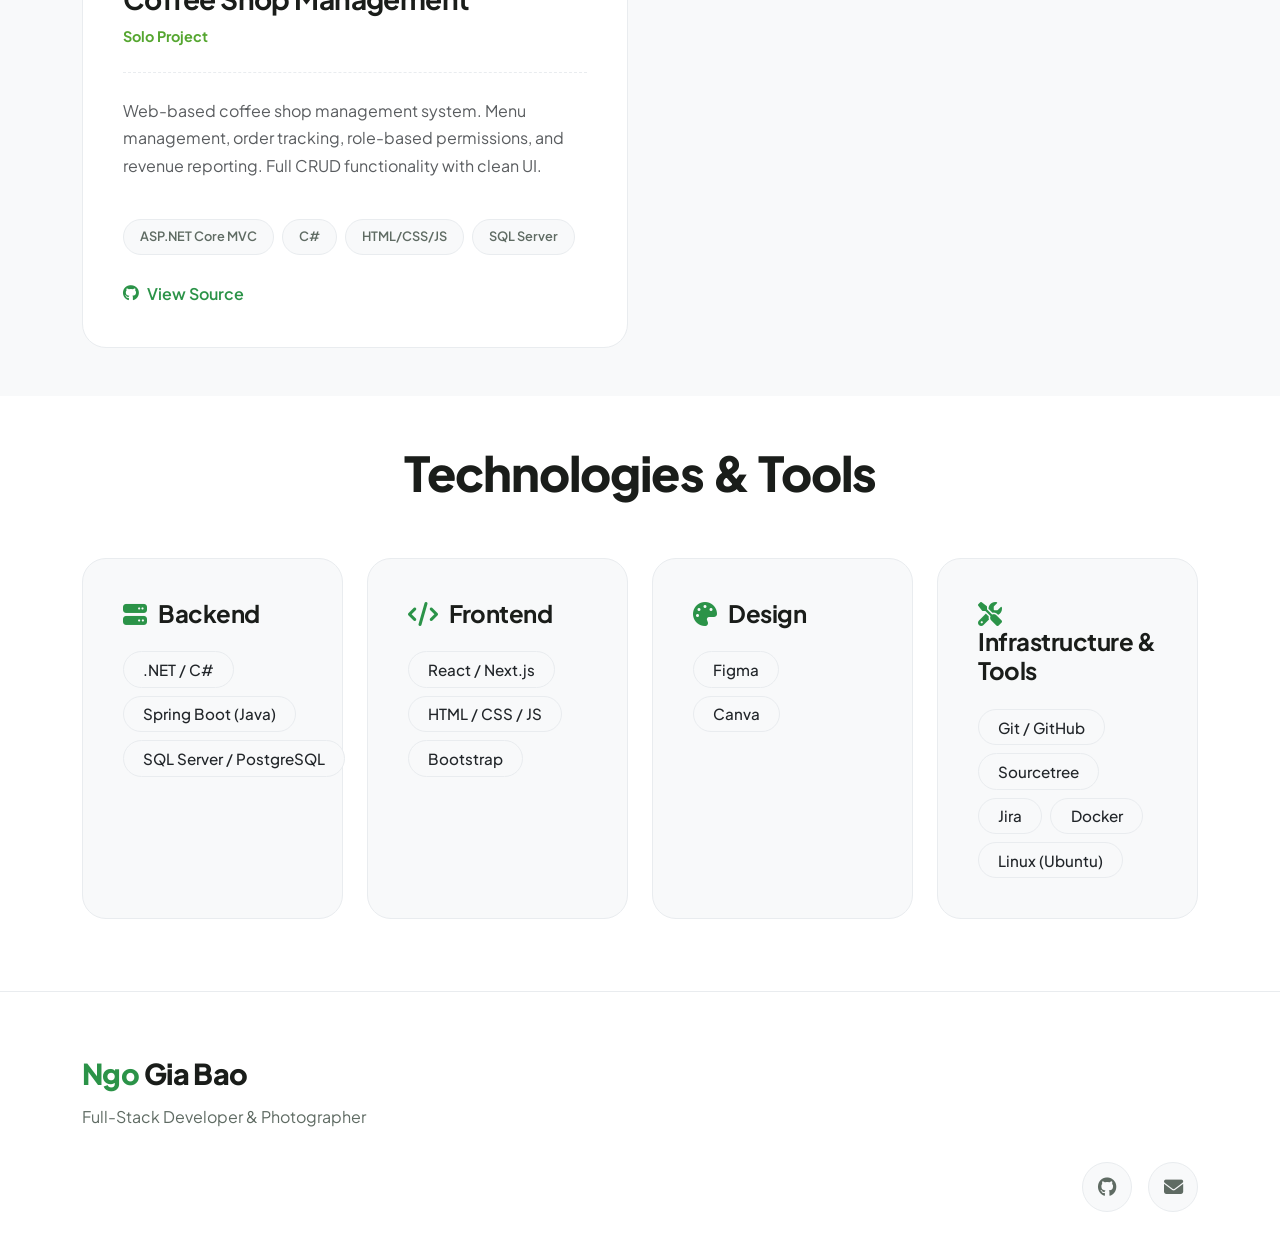
==== commit 3afa36d0: "Update tool in the index.html" ====
--- a/index.html
+++ b/index.html
@@ -471,6 +471,7 @@
                 <span class="skill-item badge bg-light text-dark"
                   >Git / GitHub</span
                 >
+                <span class="skill-item badge bg-light text-dark">Sourcetree</span>
                 <span class="skill-item badge bg-light text-dark">Jira</span>
                 <span class="skill-item badge bg-light text-dark">Docker</span>
                 <span class="skill-item badge bg-light text-dark"
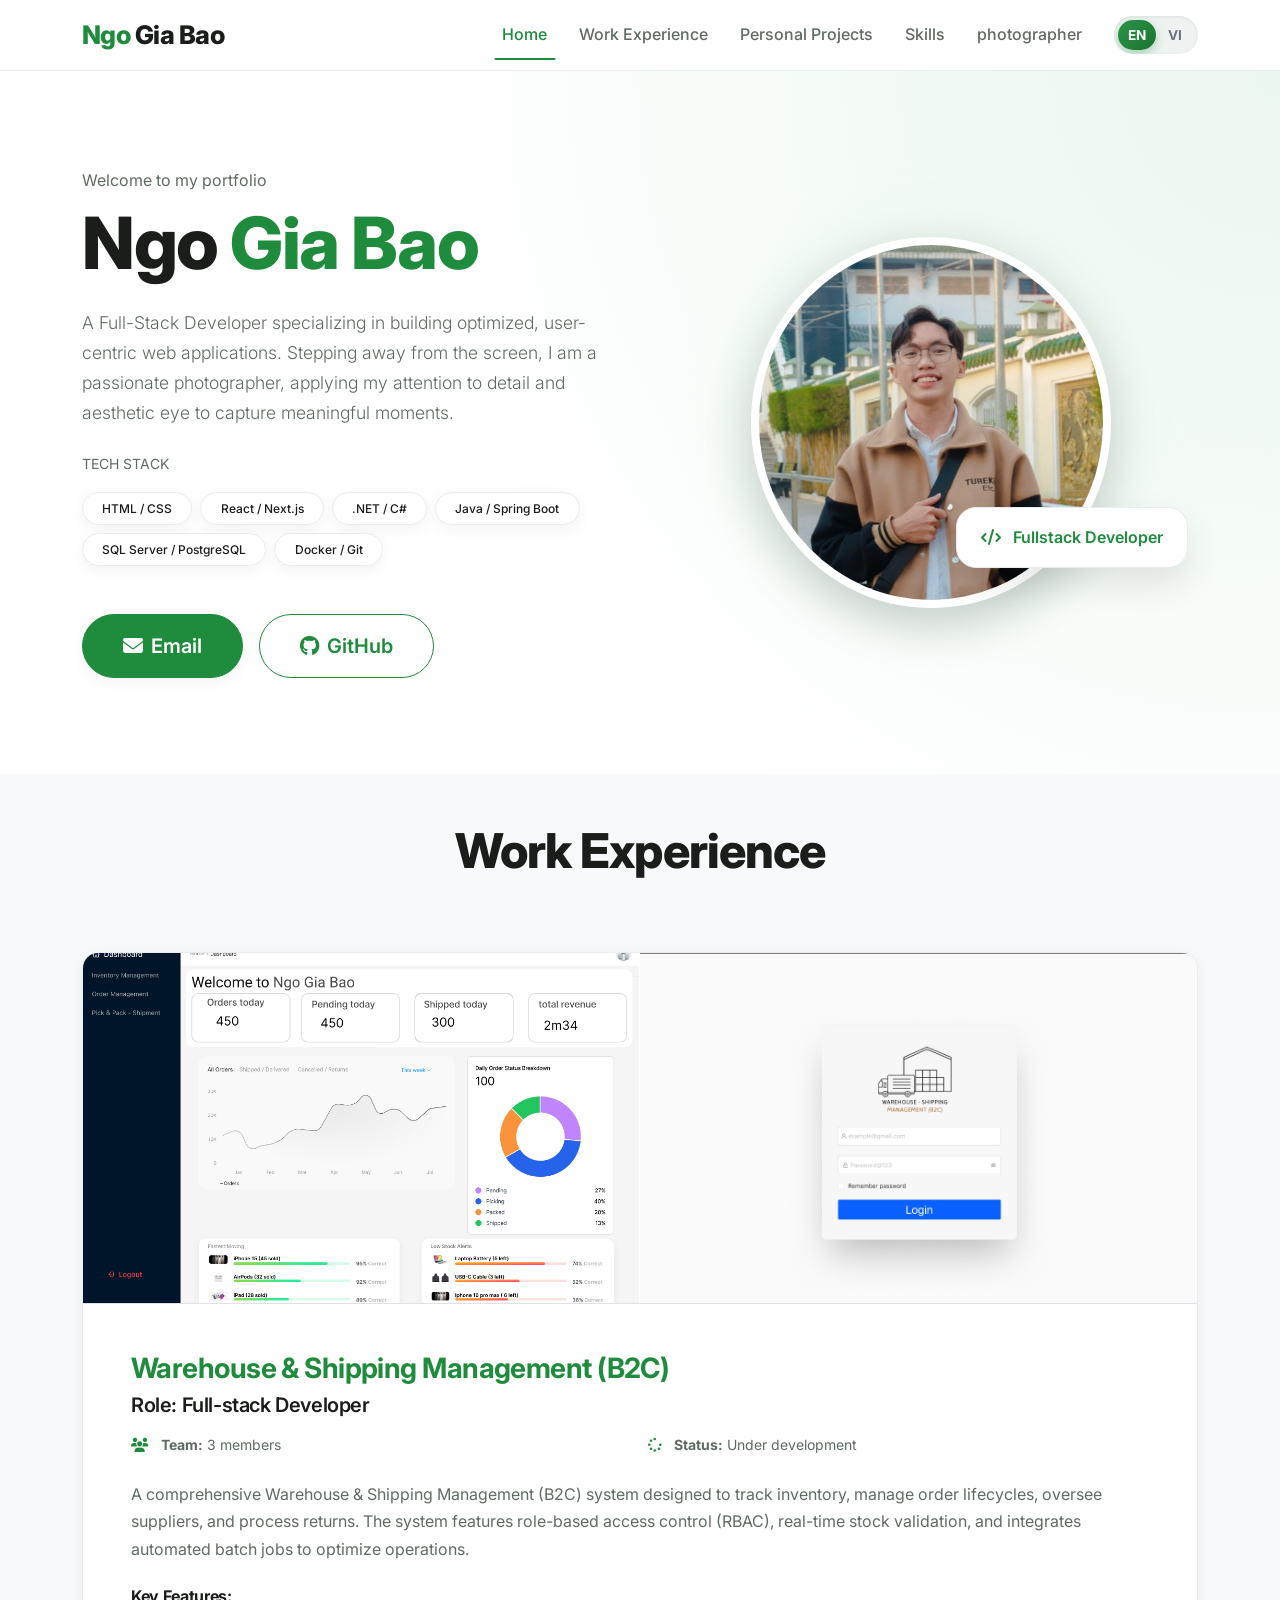
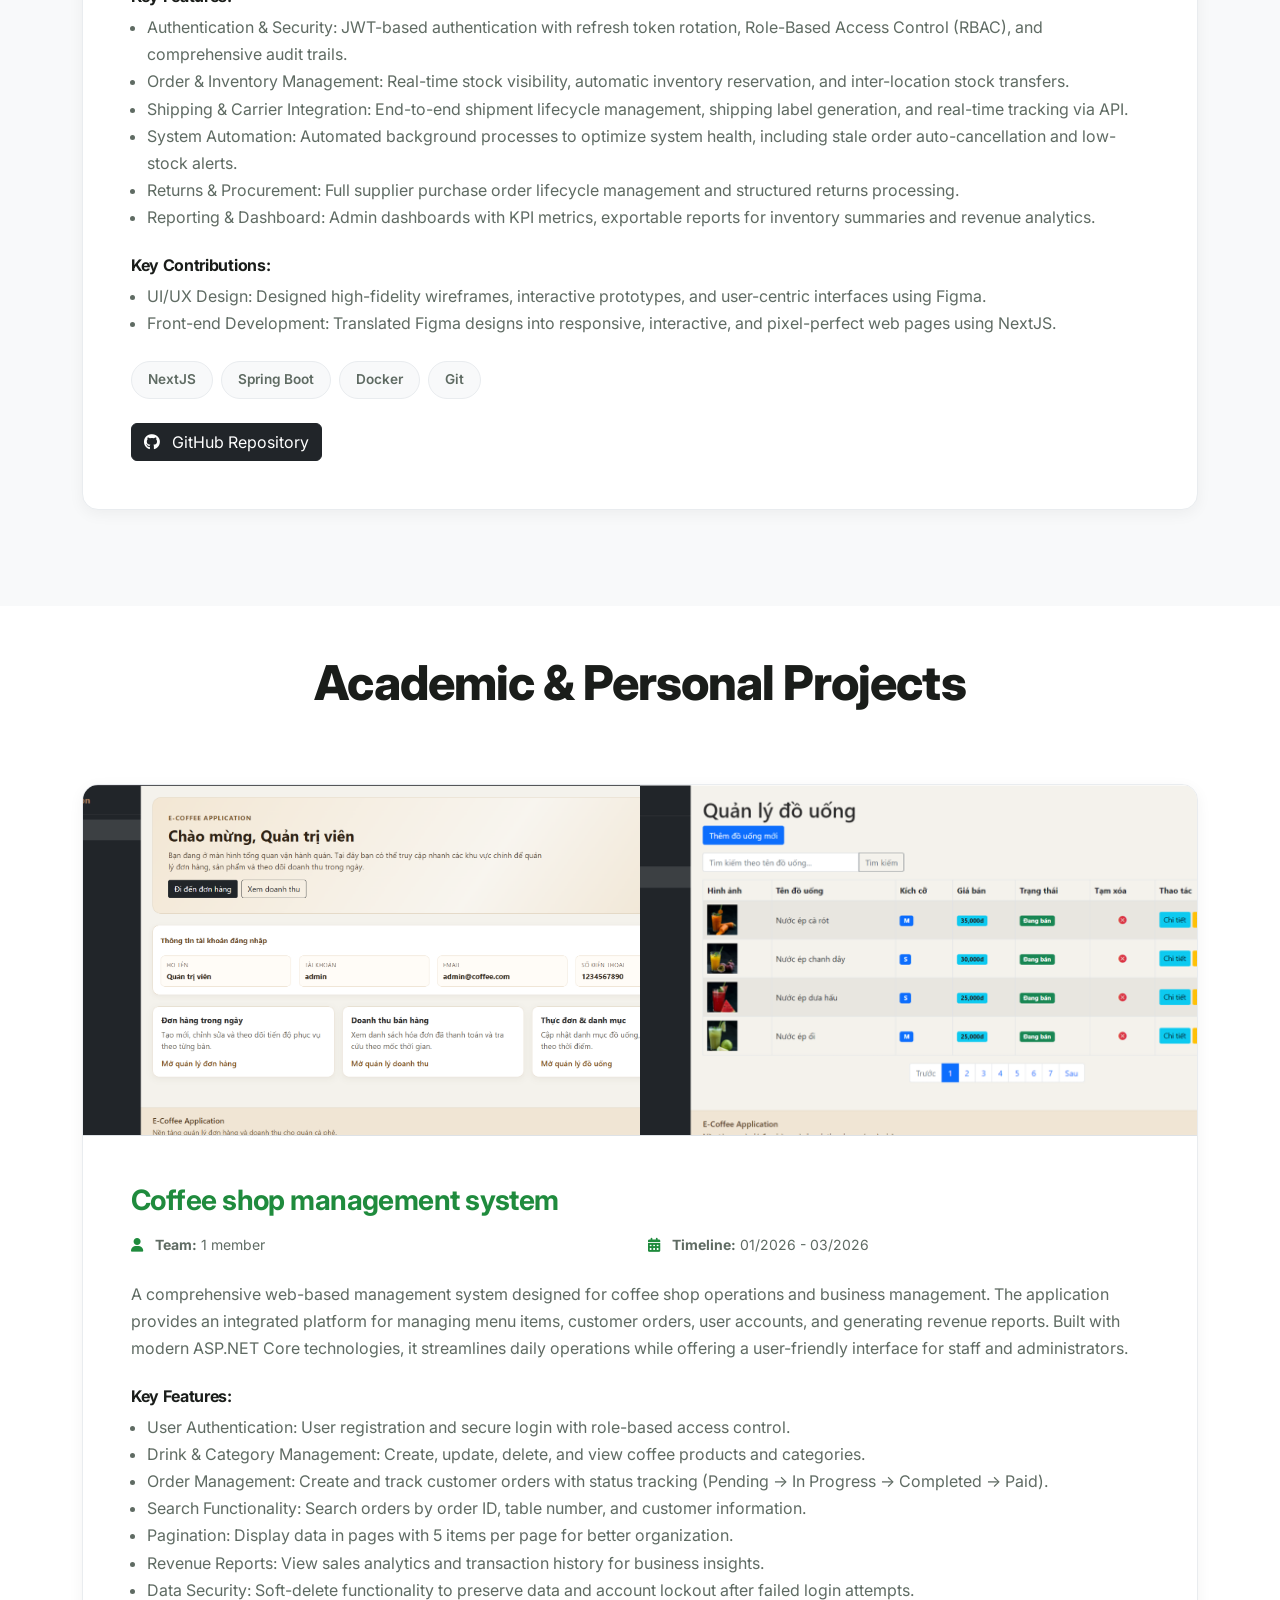
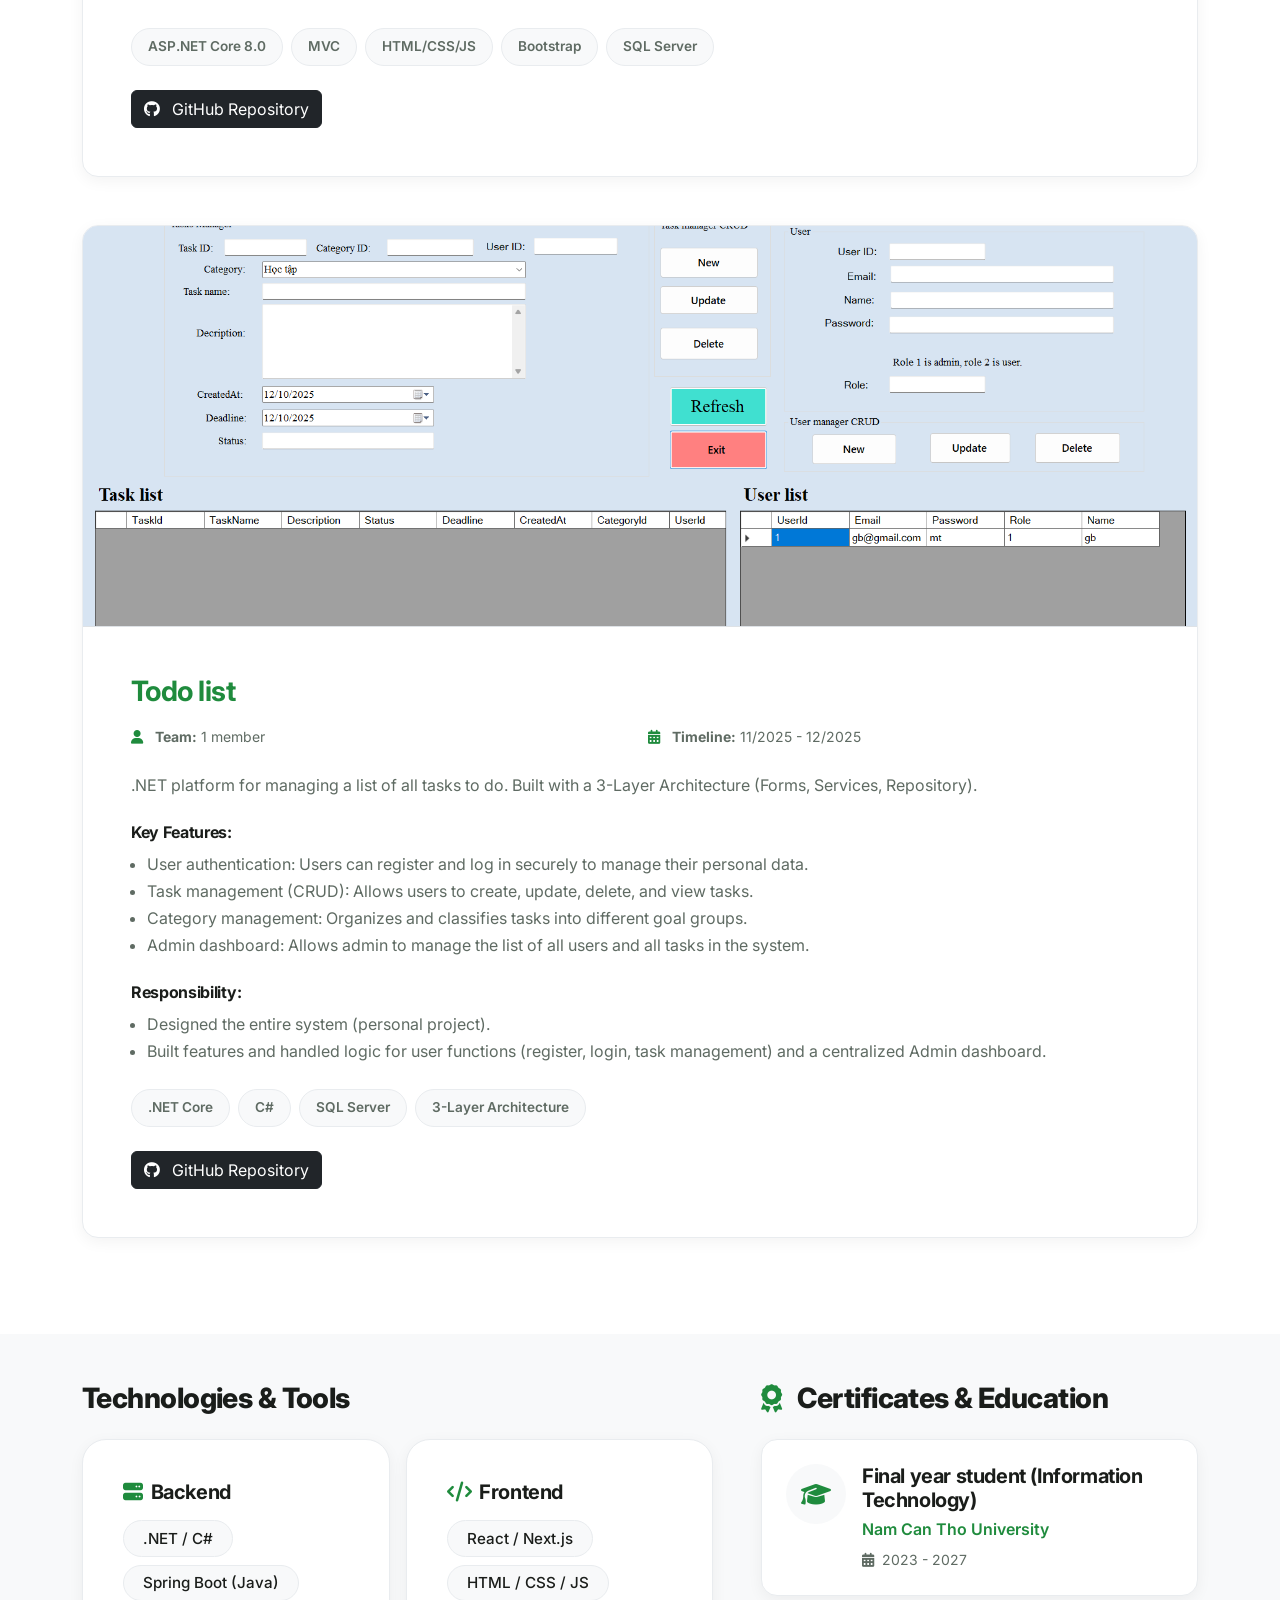
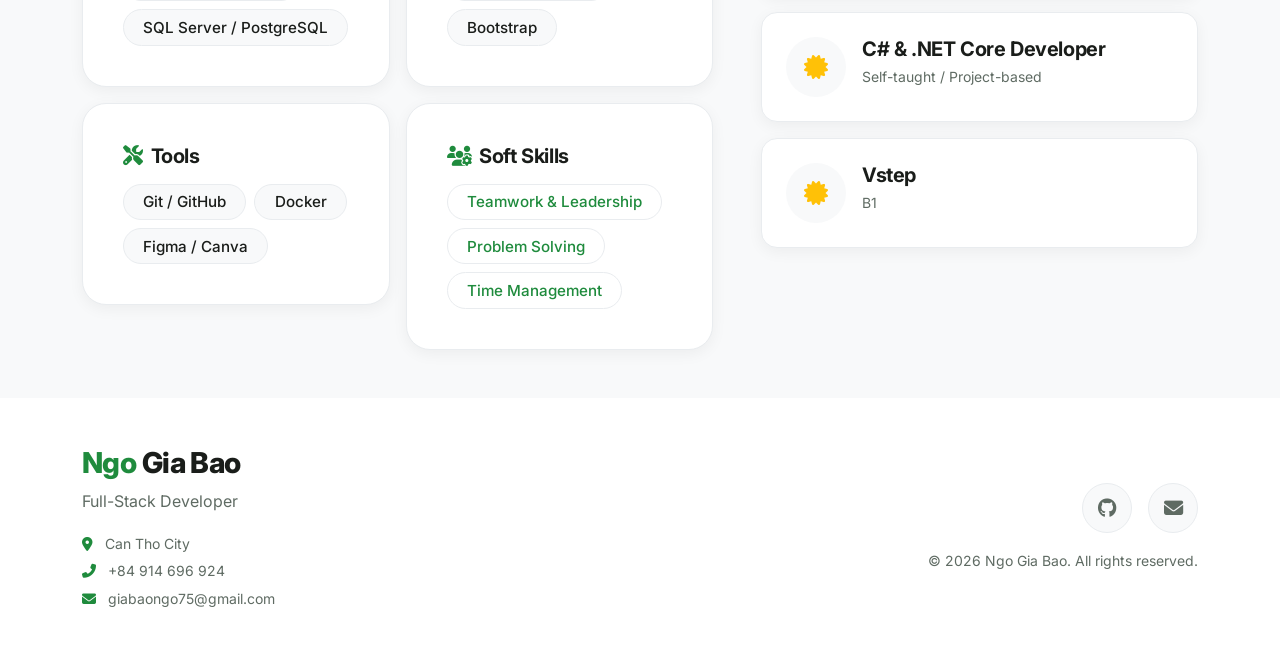
==== commit dd4c8207: "Optimize portfolio layout, typography, and responsive design" ====
--- a/index.html
+++ b/index.html
@@ -3,30 +3,27 @@
   <head>
     <meta charset="UTF-8" />
     <meta name="viewport" content="width=device-width, initial-scale=1.0" />
-    <title>Ngo Gia Bao | Full-Stack Developer & Photographer</title>
-    <!-- Bootstrap CSS -->
+    <title>Ngo Gia Bao | Full-Stack Developer</title>
     <link
       href="https://cdnjs.cloudflare.com/ajax/libs/bootstrap/5.3.0/css/bootstrap.min.css"
       rel="stylesheet"
     />
-    <!-- Font Awesome -->
     <link
       rel="stylesheet"
       href="https://cdnjs.cloudflare.com/ajax/libs/font-awesome/6.4.0/css/all.min.css"
     />
-    <!-- Google Fonts -->
+    <link rel="preconnect" href="https://fonts.googleapis.com" />
+    <link rel="preconnect" href="https://fonts.gstatic.com" crossorigin />
     <link
-      href="https://fonts.googleapis.com/css2?family=Geist+Mono:wght@400;500;600;700&family=Plus+Jakarta+Sans:wght@400;500;600;700;800&display=swap"
+      href="https://fonts.googleapis.com/css2?family=Inter:wght@300;400;500;600&family=Playfair+Display:ital,wght@0,500;0,700;0,900;1,500;1,700&display=swap"
       rel="stylesheet"
     />
-    <!-- Custom CSS -->
     <link rel="stylesheet" href="assets/style.css" />
   </head>
   <body>
-    <!-- NAVBAR -->
     <nav class="navbar navbar-expand-lg sticky-top" id="navbar">
       <div class="container-xl">
-        <a class="navbar-brand" href="#home">
+        <a class="navbar-brand" href="index.html">
           <span class="brand-accent" data-i18n="first-name">Ngo</span>
           <span data-i18n="last-name">Gia Bao</span>
         </a>
@@ -41,21 +38,30 @@
         <div class="collapse navbar-collapse" id="navbarNav">
           <ul class="navbar-nav ms-auto align-items-center">
             <li class="nav-item">
-              <a class="nav-link active" href="#home" data-i18n="nav_home">
-                Home
-              </a>
+              <a class="nav-link active" href="#home" data-i18n="nav_home"
+                >Home</a
+              >
             </li>
             <li class="nav-item">
-              <a class="nav-link" href="#project" data-i18n="project">
-                Project
-              </a>
+              <a class="nav-link" href="#experience" data-i18n="work_experience"
+                >Experience</a
+              >
             </li>
             <li class="nav-item">
-              <a class="nav-link" href="#skills" data-i18n="nav_skills">
-                Skills
-              </a>
+              <a class="nav-link" href="#portfolio" data-i18n="project"
+                >Projects</a
+              >
             </li>
-            <!-- Language Switch -->
+            <li class="nav-item">
+              <a class="nav-link" href="#skills" data-i18n="nav_skills"
+                >Skills</a
+              >
+            </li>
+            <li class="nav-item">
+              <a class="nav-link" href="photo.html" data-i18n="tab_media"
+                >Photography</a
+              >
+            </li>
             <li class="nav-item ms-lg-3 mt-3 mt-lg-0">
               <button id="lang-switch" class="lang-toggle" type="button">
                 <span class="lang-option" data-lang="en">EN</span>
@@ -67,11 +73,10 @@
         </div>
       </div>
     </nav>
-    <!-- HERO SECTION -->
+
     <section id="home" class="hero-section py-5">
       <div class="container-xl py-5">
         <div class="row align-items-center g-5">
-          <!-- Left Content -->
           <div class="col-lg-6">
             <div class="hero-content">
               <p class="text-muted mb-2" data-i18n="greeting">
@@ -83,11 +88,8 @@
               </h1>
               <p class="lead text-muted mb-4" data-i18n="role_desc">
                 A Full-Stack Developer specializing in building optimized,
-                user-centric web applications. Stepping away from the screen, I
-                am a passionate photographer, applying my attention to detail
-                and aesthetic eye to capture meaningful moments.
+                user-centric web applications.
               </p>
-              <!-- Tech Stack Preview -->
               <div class="mb-5">
                 <p class="small text-uppercase text-muted mb-3">
                   <span data-i18n="tech_stack">Tech Stack</span>
@@ -95,40 +97,32 @@
                 <div class="d-flex flex-wrap gap-2">
                   <span class="badge bg-light text-dark">HTML / CSS</span>
                   <span class="badge bg-light text-dark">React / Next.js</span>
-                  <span class="badge bg-light text-dark"
-                    >.NET / ASP.NET Core</span
-                  >
+                  <span class="badge bg-light text-dark">.NET / C#</span>
                   <span class="badge bg-light text-dark"
                     >Java / Spring Boot</span
                   >
                   <span class="badge bg-light text-dark"
-                    >PostgreSQL / SQL Server</span
+                    >SQL Server / PostgreSQL</span
                   >
-                  <span class="badge bg-light text-dark"
-                    >Docker / Git/ Jira</span
-                  >
-                </div>
-              </div>
-              <!-- CTA Buttons -->
+                  <span class="badge bg-light text-dark">Docker / Git</span>
+                </div>
+              </div>
               <div class="d-flex gap-3 flex-wrap">
                 <a
                   href="mailto:giabaongo75@gmail.com"
                   class="btn btn-primary btn-lg"
+                  ><i class="fas fa-envelope me-2"></i>Email</a
                 >
-                  <i class="fas fa-envelope me-2"></i>Email
-                </a>
                 <a
                   href="https://github.com/NgoGiaBao2203"
                   target="_blank"
                   class="btn btn-outline-primary btn-lg"
                   data-i18n="btn_github"
+                  ><i class="fab fa-github me-2"></i>GitHub</a
                 >
-                  <i class="fab fa-github me-2"></i>GitHub
-                </a>
-              </div>
-            </div>
-          </div>
-          <!-- Right Image -->
+              </div>
+            </div>
+          </div>
           <div class="col-lg-6">
             <div class="hero-image-wrapper position-relative">
               <div class="avatar-circle"></div>
@@ -139,377 +133,525 @@
               />
               <div class="floating-badge">
                 <i class="fas fa-code me-2"></i>
-                <span data-i18n="badge_fullstack">Fullstack</span>
+                <span data-i18n="badge_fullstack">Fullstack Developer</span>
               </div>
             </div>
           </div>
         </div>
       </div>
     </section>
-    <!-- PORTFOLIO SECTION -->
-    <section id="portfolio" class="portfolio-section py-5 bg-light">
+
+    <section id="experience" class="py-5 bg-light">
       <div class="container-xl">
-        <div class="row mb-5">
-          <div class="col-lg-8 mx-auto text-center">
-            <h2 class="display-5 fw-900 mb-4" data-i18n="portfolio_title">
-              Featured Projects
+        <div class="row mb-5 text-center">
+          <div class="col-lg-8 mx-auto">
+            <h2 class="display-5 fw-900 mb-4" data-i18n="work_experience">
+              Work Experience
             </h2>
           </div>
         </div>
-        <!-- Tabs Navigation -->
-        <ul
-          class="nav nav-pills justify-content-center gap-2 mb-5"
-          role="tablist"
+
+        <div
+          class="showcase-card bg-white rounded-4 shadow-sm border mb-5 transition-hover overflow-hidden"
         >
-          <li class="nav-item" role="presentation">
-            <button
-              class="nav-link active px-4 py-2"
-              id="it-tab"
-              data-bs-toggle="tab"
-              data-bs-target="#it-content"
-              type="button"
-              role="tab"
-              data-i18n="tab_it"
+          <div class="row g-0 border-bottom">
+            <div class="col-md-6">
+              <img
+                src="/assets/img/dev/whs1.png"
+                alt="Warehouse App"
+                class="img-fluid w-100 rounded-0 border-0"
+                style="height: 350px; object-fit: cover"
+              />
+            </div>
+            <div class="col-md-6">
+              <img
+                src="/assets/img/dev/whs2.png"
+                alt="Warehouse App"
+                class="img-fluid w-100 rounded-0 border-0"
+                style="height: 350px; object-fit: cover"
+              />
+            </div>
+          </div>
+
+          <div class="p-4 p-md-5">
+            <div class="d-flex justify-content-between align-items-start mb-2">
+              <h3
+                class="fw-bold mb-0 text-primary"
+                data-i18n="proj_warehouse_title"
+              >
+                Warehouse & Shipping Management (B2C)
+              </h3>
+            </div>
+            <h5 class="fw-semibold text-dark mb-3" data-i18n="exp_wh_role">
+              Role: Full-stack Developer
+            </h5>
+
+            <div class="row mb-4 g-3 text-muted small">
+              <div class="col-sm-6">
+                <i class="fas fa-users me-2 text-primary"></i>
+                <b data-i18n="team_size">Team:</b>
+                <span data-i18n="member_3">3 members</span>
+              </div>
+              <div class="col-sm-6">
+                <i class="fas fa-spinner fa-spin me-2 text-primary"></i>
+                <b data-i18n="status">Status:</b>
+                <span data-i18n="under_dev">Under development</span>
+              </div>
+            </div>
+
+            <p class="text-muted" data-i18n="proj_warehouse_desc_full">
+              A comprehensive Warehouse & Shipping Management (B2C) system
+              designed to track inventory, manage order lifecycles, oversee
+              suppliers, and process returns. The system features role-based
+              access control (RBAC), real-time stock validation, and integrates
+              automated batch jobs to optimize operations.
+            </p>
+
+            <h6 class="fw-bold mt-4" data-i18n="features_title">
+              Key Features:
+            </h6>
+            <ul class="text-muted mb-4 ps-3">
+              <li data-i18n="feature_wh_1">
+                Authentication & Security: JWT-based authentication with refresh
+                token rotation, Role-Based Access Control (RBAC), and
+                comprehensive audit trails.
+              </li>
+              <li data-i18n="feature_wh_2">
+                Order & Inventory Management: Real-time stock visibility,
+                automatic inventory reservation, and inter-location stock
+                transfers.
+              </li>
+              <li data-i18n="feature_wh_3">
+                Shipping & Carrier Integration: End-to-end shipment lifecycle
+                management, shipping label generation, and real-time tracking
+                via API.
+              </li>
+              <li data-i18n="feature_wh_4">
+                System Automation: Automated background processes to optimize
+                system health, including stale order auto-cancellation and
+                low-stock alerts.
+              </li>
+              <li data-i18n="feature_wh_5">
+                Returns & Procurement: Full supplier purchase order lifecycle
+                management and structured returns processing.
+              </li>
+              <li data-i18n="feature_wh_6">
+                Reporting & Dashboard: Admin dashboards with KPI metrics,
+                exportable reports for inventory summaries and revenue
+                analytics.
+              </li>
+            </ul>
+
+            <h6 class="fw-bold mt-4" data-i18n="contrib_title">
+              Key Contributions:
+            </h6>
+            <ul class="text-muted mb-4 ps-3">
+              <li data-i18n="contrib_wh_1">
+                UI/UX Design: Designed high-fidelity wireframes, interactive
+                prototypes, and user-centric interfaces using Figma.
+              </li>
+              <li data-i18n="contrib_wh_2">
+                Front-end Development: Translated Figma designs into responsive,
+                interactive, and pixel-perfect web pages using NextJS.
+              </li>
+            </ul>
+
+            <div class="tech-stack mb-4">
+              <span class="tech-badge">NextJS</span
+              ><span class="tech-badge">Spring Boot</span
+              ><span class="tech-badge">Docker</span
+              ><span class="tech-badge">Git</span>
+            </div>
+
+            <a href="#" target="_blank" class="btn btn-dark"
+              ><i class="fab fa-github me-2"></i> GitHub Repository</a
             >
-              IT Portfolio
-            </button>
-          </li>
-          <li class="nav-item" role="presentation">
-            <button
-              class="nav-link px-4 py-2"
-              id="photo-tab"
-              data-bs-toggle="tab"
-              data-bs-target="#photo-content"
-              type="button"
-              role="tab"
-              data-i18n="tab_media"
-            >
-              Photography
-            </button>
-          </li>
-        </ul>
-        <!-- Tab Content -->
-        <div class="tab-content">
-          <!-- IT Portfolio Tab -->
-          <div
-            class="tab-pane fade show active"
-            id="it-content"
-            role="tabpanel"
-          >
-            <div class="row g-4">
-              <!-- Project Card 1 -->
-              <div class="col-lg-6">
-                <div class="project-card h-100">
-                  <div class="project-header">
-                    <h3 data-i18n="proj_warehouse_title">
-                      Warehouse & Shipping System
-                    </h3>
-                    <div class="project-meta">
-                      <span data-i18n="proj_role_group">Member 3</span>
-                    </div>
-                  </div>
-                  <p class="text-muted" data-i18n="proj_warehouse_desc">
-                    Comprehensive B2C warehouse and shipping management system.
-                    Real-time inventory tracking, order lifecycle management,
-                    supplier integration, and automated batch processing with
-                    RBAC permissions.
-                  </p>
-                  <div class="tech-stack">
-                    <span class="tech-badge">Next.js</span>
-                    <span class="tech-badge">Spring Boot</span>
-                    <span class="tech-badge">Docker</span>
-                    <span class="tech-badge">PostgreSQL</span>
-                  </div>
-                  <div class="project-footer">
-                    <a href="#" class="project-link">
-                      <i class="fab fa-github me-2"></i>View Source
-                    </a>
-                  </div>
-                </div>
-              </div>
-              <!-- Project Card 2 -->
-              <div class="col-lg-6">
-                <div class="project-card h-100">
-                  <div class="project-header">
-                    <h3 data-i18n="proj_todo_title">Todo List System</h3>
-                    <div class="project-meta">
-                      <span data-i18n="proj_role_solo">Solo Project</span>
-                    </div>
-                  </div>
-                  <p class="text-muted" data-i18n="proj_todo_desc">
-                    Personal task management platform with user authentication,
-                    CRUD operations, category management, and admin dashboard.
-                    Built with 3-layer architecture for scalability.
-                  </p>
-                  <div class="tech-stack">
-                    <span class="tech-badge">.NET Core</span>
-                    <span class="tech-badge">C#</span>
-                    <span class="tech-badge">SQL Server</span>
-                  </div>
-                  <div class="project-footer">
-                    <a
-                      href="https://github.com/NgoGiaBao2203/WinForms_Todo-List.git"
-                      target="_blank"
-                      class="project-link"
-                    >
-                      <i class="fab fa-github me-2"></i>View Source
-                    </a>
-                  </div>
-                </div>
-              </div>
-              <!-- Project Card 3 -->
-              <div class="col-lg-6">
-                <div class="project-card h-100">
-                  <div class="project-header">
-                    <h3 data-i18n="proj_coffee_title">
-                      Coffee Shop Management
-                    </h3>
-                    <div class="project-meta">
-                      <span data-i18n="proj_role_solo">Solo Project</span>
-                    </div>
-                  </div>
-                  <p class="text-muted" data-i18n="proj_coffee_desc">
-                    Web-based coffee shop management system. Menu management,
-                    order tracking, role-based permissions, and revenue
-                    reporting. Full CRUD functionality with clean UI.
-                  </p>
-                  <div class="tech-stack">
-                    <span class="tech-badge">ASP.NET Core MVC</span>
-                    <span class="tech-badge">C#</span>
-                    <span class="tech-badge">HTML/CSS/JS</span>
-                    <span class="tech-badge">SQL Server</span>
-                  </div>
-                  <div class="project-footer">
-                    <a
-                      href="https://github.com/NgoGiaBao2203/coffee_shop_management_system.git"
-                      target="_blank"
-                      class="project-link"
-                    >
-                      <i class="fab fa-github me-2"></i>View Source
-                    </a>
-                  </div>
-                </div>
-              </div>
-            </div>
-          </div>
-          <!-- Photography Tab -->
-          <div class="tab-pane fade" id="photo-content" role="tabpanel">
-            <p class="text-center text-muted mb-5" data-i18n="photo_desc">
-              Preserving your most meaningful moments through graduation,
-              portrait, couple, landscape, and event photography, combined with
-              creative media solutions.
-            </p>
-            <div class="row g-4">
-              <!-- Project Card 1 -->
-              <div class="col-lg-4 col-md-6">
-                <div class="gallery-item">
-                  <img
-                    src="assets/img/media/Couple-1.png"
-                    alt="Couple"
-                    class="img-fluid rounded"
-                  />
-                  <div class="gallery-overlay">
-                    <span data-i18n="Couple">Couple</span>
-                  </div>
-                </div>
-              </div>
-              <!-- Project Card 2 -->
-              <div class="col-lg-4 col-md-6">
-                <div class="gallery-item">
-                  <img
-                    src="assets/img/media/Portrait.png"
-                    alt="Portrait"
-                    class="img-fluid rounded"
-                  />
-                  <div class="gallery-overlay">
-                    <span data-i18n="Portrait">Portrait</span>
-                  </div>
-                </div>
-                <!-- Project Card 3 -->
-              </div>
-              <div class="col-lg-4 col-md-6">
-                <div class="gallery-item">
-                  <img
-                    src="assets/img/media/Graducation.png"
-                    alt="Graduation"
-                    class="img-fluid rounded"
-                  />
-                  <div class="gallery-overlay">
-                    <span data-i18n="Graduation">Events</span>
-                  </div>
-                </div>
-              </div>
-              <!-- Project Card 4 -->
-              <div class="col-lg-4 col-md-6">
-                <div class="gallery-item">
-                  <img
-                    src="assets/img/media/Graducation-1.png"
-                    alt="Graduation"
-                    class="img-fluid rounded"
-                  />
-                  <div class="gallery-overlay">
-                    <span data-i18n="Graduation">Events</span>
-                  </div>
-                </div>
-              </div>
-              <!-- Project Card 5 -->
-              <div class="col-lg-4 col-md-6">
-                <div class="gallery-item">
-                  <img
-                    src="assets/img/media/Event.png"
-                    alt="Event"
-                    class="img-fluid rounded"
-                  />
-                  <div class="gallery-overlay">
-                    <span data-i18n="Event">Events</span>
-                  </div>
-                </div>
-              </div>
-              <!-- Project Card 6 -->
-              <div class="col-lg-4 col-md-6">
-                <div class="gallery-item">
-                  <img
-                    src="assets/img/media/Event-1.png"
-                    alt="Event"
-                    class="img-fluid rounded"
-                  />
-                  <div class="gallery-overlay">
-                    <span data-i18n="Event">Events</span>
-                  </div>
-                </div>
-              </div>
-              <!-- Project Card 7 -->
-              <div class="col-lg-4 col-md-6">
-                <div class="gallery-item">
-                  <img
-                    src="assets/img/media/Scenery.png"
-                    alt="Scenery"
-                    class="img-fluid rounded"
-                  />
-                  <div class="gallery-overlay">
-                    <span data-i18n="Scenery">Events</span>
-                  </div>
-                </div>
-              </div>
-            </div>
           </div>
         </div>
       </div>
     </section>
-    <!-- SKILLS SECTION -->
-    <section id="skills" class="skills-section py-5">
+
+    <section id="portfolio" class="py-5">
       <div class="container-xl">
-        <div class="row mb-5">
-          <div class="col-lg-8 mx-auto text-center">
-            <h2 class="display-5 fw-900" data-i18n="skills_title">
-              Technologies & Tools
+        <div class="row mb-5 text-center">
+          <div class="col-lg-8 mx-auto">
+            <h2 class="display-5 fw-900 mb-4" data-i18n="portfolio_title">
+              Academic & Personal Projects
             </h2>
           </div>
         </div>
-        <div class="row">
-          <!-- Backend -->
-          <div class="col-lg-3 col-md-6 mb-4">
-            <div class="skill-category">
-              <h4 class="mb-4">
-                <i class="fas fa-server text-primary me-2"></i>
-                <span data-i18n="skill_backend">Backend</span>
-              </h4>
-              <div class="skill-items d-flex flex-wrap gap-2">
-                <span class="skill-item badge bg-light text-dark"
-                  >.NET / C#</span
-                >
-                <span class="skill-item badge bg-light text-dark"
-                  >Spring Boot (Java)</span
-                >
-                <span class="skill-item badge bg-light text-dark"
-                  >SQL Server / PostgreSQL</span
-                >
-              </div>
-            </div>
-          </div>
-          <!-- Frontend -->
-          <div class="col-lg-3 col-md-6 mb-4">
-            <div class="skill-category">
-              <h4 class="mb-4">
-                <i class="fas fa-code text-primary me-2"></i>
-                <span data-i18n="skill_frontend">Frontend</span>
-              </h4>
-              <div class="skill-items d-flex flex-wrap gap-2">
-                <span class="skill-item badge bg-light text-dark"
-                  >React / Next.js</span
-                >
-                <span class="skill-item badge bg-light text-dark"
-                  >HTML / CSS / JS</span
-                >
-                <span class="skill-item badge bg-light text-dark"
-                  >Bootstrap</span
-                >
-              </div>
-            </div>
-          </div>
-          <!-- Design & Creative -->
-          <div class="col-lg-3 col-md-6 mb-4">
-            <div class="skill-category">
-              <h4 class="mb-4">
-                <i class="fas fa-palette text-primary me-2"></i>
-                <span data-i18n="skill_design">Design</span>
-              </h4>
-              <div class="skill-items d-flex flex-wrap gap-2">
-                <span class="skill-item badge bg-light text-dark">Figma</span>
-                <span class="skill-item badge bg-light text-dark">Canva</span>
-              </div>
-            </div>
-          </div>
-          <!-- Infrastructure & Tools -->
-          <div class="col-lg-3 col-md-6 mb-4">
-            <div class="skill-category">
-              <h4 class="mb-4">
-                <i class="fas fa-tools text-primary me-2"></i>
-                <span data-i18n="skill_tools">Infrastructure & Tools</span>
-              </h4>
-              <div class="skill-items d-flex flex-wrap gap-2">
-                <span class="skill-item badge bg-light text-dark"
-                  >Git / GitHub</span
-                >
-                <span class="skill-item badge bg-light text-dark">Sourcetree</span>
-                <span class="skill-item badge bg-light text-dark">Jira</span>
-                <span class="skill-item badge bg-light text-dark">Docker</span>
-                <span class="skill-item badge bg-light text-dark"
-                  >Linux (Ubuntu)</span
-                >
-              </div>
-            </div>
+
+        <div
+          class="showcase-card bg-white rounded-4 shadow-sm border mb-5 transition-hover overflow-hidden"
+        >
+          <div class="row g-0 border-bottom">
+            <div class="col-md-6">
+              <img
+                src="/assets/img/dev/cf1.png"
+                alt="Coffee App"
+                class="img-fluid w-100 rounded-0 border-0"
+                style="height: 350px; object-fit: cover"
+              />
+            </div>
+            <div class="col-md-6">
+              <img
+                src="/assets/img/dev/cf2.png"
+                alt="Coffee App"
+                class="img-fluid w-100 rounded-0 border-0"
+                style="height: 350px; object-fit: cover"
+              />
+            </div>
+          </div>
+          <div class="p-4 p-md-5">
+            <h3 class="fw-bold mb-3 text-primary" data-i18n="proj_coffee_title">
+              Coffee shop management system
+            </h3>
+            <div class="row mb-4 g-3 text-muted small">
+              <div class="col-sm-6">
+                <i class="fas fa-user me-2 text-primary"></i>
+                <b data-i18n="team_size">Team:</b>
+                <span data-i18n="member_1">1 member</span>
+              </div>
+              <div class="col-sm-6">
+                <i class="fas fa-calendar-alt me-2 text-primary"></i>
+                <b data-i18n="timeline">Timeline:</b> 01/2026 - 03/2026
+              </div>
+            </div>
+            <p class="text-muted" data-i18n="proj_coffee_desc_full">
+              A comprehensive web-based management system designed for coffee
+              shop operations and business management. The application provides
+              an integrated platform for managing menu items, customer orders,
+              user accounts, and generating revenue reports. Built with modern
+              ASP.NET Core technologies, it streamlines daily operations while
+              offering a user-friendly interface for staff and administrators.
+            </p>
+            <h6 class="fw-bold mt-4" data-i18n="features_title">
+              Key Features:
+            </h6>
+            <ul class="text-muted mb-4 ps-3">
+              <li data-i18n="feature_cf_1">
+                User Authentication: User registration and secure login with
+                role-based access control.
+              </li>
+              <li data-i18n="feature_cf_2">
+                Drink & Category Management: Create, update, delete, and view
+                coffee products and categories.
+              </li>
+              <li data-i18n="feature_cf_3">
+                Order Management: Create and track customer orders with status
+                tracking (Pending → In Progress → Completed → Paid).
+              </li>
+              <li data-i18n="feature_cf_4">
+                Search Functionality: Search orders by order ID, table number,
+                and customer information.
+              </li>
+              <li data-i18n="feature_cf_5">
+                Pagination: Display data in pages with 5 items per page for
+                better organization.
+              </li>
+              <li data-i18n="feature_cf_6">
+                Revenue Reports: View sales analytics and transaction history
+                for business insights.
+              </li>
+              <li data-i18n="feature_cf_7">
+                Data Security: Soft-delete functionality to preserve data and
+                account lockout after failed login attempts.
+              </li>
+            </ul>
+            <div class="tech-stack mb-4">
+              <span class="tech-badge">ASP.NET Core 8.0</span
+              ><span class="tech-badge">MVC</span
+              ><span class="tech-badge">HTML/CSS/JS</span
+              ><span class="tech-badge">Bootstrap</span
+              ><span class="tech-badge">SQL Server</span>
+            </div>
+            <a
+              href="https://github.com/NgoGiaBao2203/coffee_shop_management_system.git"
+              target="_blank"
+              class="btn btn-dark"
+              ><i class="fab fa-github me-2"></i> GitHub Repository</a
+            >
+          </div>
+        </div>
+
+        <div
+          class="showcase-card bg-white rounded-4 shadow-sm border mb-5 transition-hover overflow-hidden"
+        >
+          <div class="row g-0 border-bottom">
+            <div class="col-12">
+              <img
+                src="/assets/img/dev/tl1.png"
+                alt="Todo App"
+                class="img-fluid w-100 rounded-0 border-0"
+                style="height: 400px; object-fit: cover"
+              />
+            </div>
+          </div>
+          <div class="p-4 p-md-5">
+            <h3 class="fw-bold mb-3 text-primary" data-i18n="proj_todo_title">
+              Todo list
+            </h3>
+            <div class="row mb-4 g-3 text-muted small">
+              <div class="col-sm-6">
+                <i class="fas fa-user me-2 text-primary"></i>
+                <b data-i18n="team_size">Team:</b>
+                <span data-i18n="member_1">1 member</span>
+              </div>
+              <div class="col-sm-6">
+                <i class="fas fa-calendar-alt me-2 text-primary"></i>
+                <b data-i18n="timeline">Timeline:</b> 11/2025 - 12/2025
+              </div>
+            </div>
+            <p class="text-muted" data-i18n="proj_todo_desc_full">
+              .NET platform for managing a list of all tasks to do. Built with a
+              3-Layer Architecture (Forms, Services, Repository).
+            </p>
+
+            <h6 class="fw-bold mt-4" data-i18n="features_title">
+              Key Features:
+            </h6>
+            <ul class="text-muted mb-4 ps-3">
+              <li data-i18n="feature_td_1">
+                User authentication: Users can register and log in securely to
+                manage their personal data.
+              </li>
+              <li data-i18n="feature_td_2">
+                Task management (CRUD): Allows users to create, update, delete,
+                and view tasks.
+              </li>
+              <li data-i18n="feature_td_3">
+                Category management: Organizes and classifies tasks into
+                different goal groups.
+              </li>
+              <li data-i18n="feature_td_4">
+                Admin dashboard: Allows admin to manage the list of all users
+                and all tasks in the system.
+              </li>
+            </ul>
+
+            <h6 class="fw-bold mt-4" data-i18n="resp_title">Responsibility:</h6>
+            <ul class="text-muted mb-4 ps-3">
+              <li data-i18n="resp_td_1">
+                Designed the entire system (personal project).
+              </li>
+              <li data-i18n="resp_td_2">
+                Built features and handled logic for user functions (register,
+                login, task management) and a centralized Admin dashboard.
+              </li>
+            </ul>
+
+            <div class="tech-stack mb-4">
+              <span class="tech-badge">.NET Core</span
+              ><span class="tech-badge">C#</span
+              ><span class="tech-badge">SQL Server</span
+              ><span class="tech-badge">3-Layer Architecture</span>
+            </div>
+            <a
+              href="https://github.com/NgoGiaBao2203/WinForms_Todo-List.git"
+              target="_blank"
+              class="btn btn-dark"
+              ><i class="fab fa-github me-2"></i> GitHub Repository</a
+            >
           </div>
         </div>
       </div>
     </section>
-    <!-- FOOTER -->
-    <footer class="footer">
+
+    <section id="skills" class="py-5 bg-light">
       <div class="container-xl">
-        <div class="footer-content">
-          <h4 class="footer-brand">
-            <span class="brand-accent" data-i18n="first-name">Ngo</span>
-            <span data-i18n="last-name">Gia Bao</span>
-          </h4>
-          <p class="footer-description">Full-Stack Developer & Photographer</p>
-          <div class="footer-social">
-            <a
-              href="https://github.com/NgoGiaBao2203"
-              target="_blank"
-              aria-label="GitHub"
+        <div class="row g-5">
+          <div class="col-lg-7">
+            <h3
+              class="fw-900 mb-4 text-center text-lg-start"
+              data-i18n="skills_title"
             >
-              <i class="fab fa-github"></i>
-            </a>
-            <a href="mailto:giabaongo75@gmail.com" aria-label="Email">
-              <i class="fas fa-envelope"></i>
-            </a>
+              Technologies & Tools
+            </h3>
+            <div class="row g-3">
+              <div class="col-md-6">
+                <div class="skill-category bg-white">
+                  <h5 class="mb-3">
+                    <i class="fas fa-server text-primary me-2"></i
+                    ><span data-i18n="skill_backend">Backend</span>
+                  </h5>
+                  <div class="skill-items d-flex flex-wrap gap-2">
+                    <span class="skill-item badge">.NET / C#</span>
+                    <span class="skill-item badge">Spring Boot (Java)</span>
+                    <span class="skill-item badge"
+                      >SQL Server / PostgreSQL</span
+                    >
+                  </div>
+                </div>
+              </div>
+              <div class="col-md-6">
+                <div class="skill-category bg-white">
+                  <h5 class="mb-3">
+                    <i class="fas fa-code text-primary me-2"></i
+                    ><span data-i18n="skill_frontend">Frontend</span>
+                  </h5>
+                  <div class="skill-items d-flex flex-wrap gap-2">
+                    <span class="skill-item badge">React / Next.js</span>
+                    <span class="skill-item badge">HTML / CSS / JS</span>
+                    <span class="skill-item badge">Bootstrap</span>
+                  </div>
+                </div>
+              </div>
+              <div class="col-md-6">
+                <div class="skill-category bg-white">
+                  <h5 class="mb-3">
+                    <i class="fas fa-tools text-primary me-2"></i
+                    ><span data-i18n="skill_tools">Tools</span>
+                  </h5>
+                  <div class="skill-items d-flex flex-wrap gap-2">
+                    <span class="skill-item badge">Git / GitHub</span>
+                    <span class="skill-item badge">Docker</span>
+                    <span class="skill-item badge">Figma / Canva</span>
+                  </div>
+                </div>
+              </div>
+              <div class="col-md-6">
+                <div class="skill-category bg-white">
+                  <h5 class="mb-3">
+                    <i class="fas fa-users-cog text-primary me-2"></i
+                    ><span data-i18n="skill_soft">Soft Skills</span>
+                  </h5>
+                  <div class="skill-items d-flex flex-wrap gap-2">
+                    <span
+                      class="skill-item badge bg-white border border-primary text-primary"
+                      >Teamwork & Leadership</span
+                    >
+                    <span
+                      class="skill-item badge bg-white border border-primary text-primary"
+                      >Problem Solving</span
+                    >
+                    <span
+                      class="skill-item badge bg-white border border-primary text-primary"
+                      >Time Management</span
+                    >
+                  </div>
+                </div>
+              </div>
+            </div>
+          </div>
+          <div class="col-lg-5">
+            <h3
+              class="fw-900 mb-4 text-center text-lg-start d-flex align-items-center justify-content-center justify-content-lg-start"
+            >
+              <i class="fas fa-award text-primary me-3"></i>
+              <span data-i18n="certificates">Certificates & Education</span>
+            </h3>
+            <div class="d-flex flex-column gap-3">
+              <div
+                class="card border-light shadow-sm rounded-4 p-4 bg-white transition-hover"
+              >
+                <div class="d-flex align-items-start">
+                  <div
+                    class="cert-icon bg-light rounded-circle p-3 text-primary me-3"
+                  >
+                    <i class="fas fa-graduation-cap fs-4"></i>
+                  </div>
+                  <div>
+                    <h5 class="fw-bold mb-1" data-i18n="exp_student_role">
+                      3rd-Year Information Technology Student
+                    </h5>
+                    <p class="text-primary fw-semibold mb-1">
+                      Nam Can Tho University
+                    </p>
+                    <p class="small text-muted mb-0">
+                      <i class="fas fa-calendar-alt me-1"></i> 2023 - 2027
+                    </p>
+                  </div>
+                </div>
+              </div>
+              <div
+                class="card border-light shadow-sm rounded-4 p-4 bg-white transition-hover"
+              >
+                <div class="d-flex align-items-start">
+                  <div
+                    class="cert-icon bg-light rounded-circle p-3 text-warning me-3"
+                  >
+                    <i class="fas fa-certificate fs-4"></i>
+                  </div>
+                  <div>
+                    <h5 class="fw-bold mb-1">C# & .NET Core Developer</h5>
+                    <p class="small text-muted mb-0">
+                      Self-taught / Project-based
+                    </p>
+                  </div>
+                </div>
+              </div>
+              <div
+                class="card border-light shadow-sm rounded-4 p-4 bg-white transition-hover"
+              >
+                <div class="d-flex align-items-start">
+                  <div
+                    class="cert-icon bg-light rounded-circle p-3 text-warning me-3"
+                  >
+                    <i class="fas fa-certificate fs-4"></i>
+                  </div>
+                  <div>
+                    <h5 class="fw-bold mb-1">Vstep</h5>
+                    <p class="small text-muted mb-0">B1</p>
+                  </div>
+                </div>
+              </div>
+            </div>
+          </div>
+        </div>
+      </div>
+    </section>
+
+    <footer class="footer border-top-0 pt-5">
+      <div class="container-xl">
+        <div class="row align-items-center">
+          <div class="col-md-6 mb-4 mb-md-0 text-center text-md-start">
+            <h4 class="footer-brand mb-2">
+              <span class="brand-accent" data-i18n="first-name">Ngo</span>
+              <span data-i18n="last-name">Gia Bao</span>
+            </h4>
+            <p class="text-muted mb-3" data-i18n="role_title">
+              Full-Stack Developer & Photographer
+            </p>
+
+            <div class="contact-info text-muted small">
+              <p class="mb-1">
+                <i class="fas fa-map-marker-alt me-2 text-primary"></i>
+                <span data-i18n="address">Can Tho, Vietnam</span>
+              </p>
+              <p class="mb-1">
+                <i class="fas fa-phone-alt me-2 text-primary"></i>
+                <span>+84 914 696 924</span>
+              </p>
+              <p class="mb-0">
+                <i class="fas fa-envelope me-2 text-primary"></i>
+                <span>giabaongo75@gmail.com</span>
+              </p>
+            </div>
+          </div>
+
+          <div class="col-md-6 text-center text-md-end">
+            <div
+              class="footer-social justify-content-center justify-content-md-end mb-3"
+            >
+              <a
+                href="https://github.com/NgoGiaBao2203"
+                target="_blank"
+                aria-label="GitHub"
+                ><i class="fab fa-github"></i
+              ></a>
+              <a href="mailto:giabaongo75@gmail.com" aria-label="Email"
+                ><i class="fas fa-envelope"></i
+              ></a>
+            </div>
+            <p class="text-muted small mt-3 mb-0">
+              &copy; 2026 Ngo Gia Bao. All rights reserved.
+            </p>
           </div>
         </div>
       </div>
     </footer>
-    <!-- Bootstrap JS -->
+
     <script src="https://cdnjs.cloudflare.com/ajax/libs/bootstrap/5.3.0/js/bootstrap.bundle.min.js"></script>
-    <!-- Custom JS -->
     <script src="assets/script.js"></script>
   </body>
 </html>
--- a/assets/style.css
+++ b/assets/style.css
@@ -1,11 +1,11 @@
 /* ====================================
-   COLOR VARIABLES & LIGHT THEME
+   COLOR VARIABLES & LIGHT THEME (ORIGINAL GREEN)
    ==================================== */
 :root {
-  --primary-color: #2b9348;
-  --primary-dark: #007200;
+  --primary-color: #1f8b3d;
+  --primary-dark: #086a08;
   --primary-light: #eaf7ee;
-  --secondary-color: #55a630;
+  --secondary-color: #53b326;
 
   --text-dark: #1a1d1a;
   --text-light: #5f6b63;
@@ -14,18 +14,17 @@
   --bg-light: #f8f9fa;
   --border-color: #e9ecef;
 
-  --shadow-sm: 0 4px 12px rgba(0, 0, 0, 0.05);
+  --shadow-sm: 0 4px 15px rgba(0, 0, 0, 0.05);
   --shadow-md: 0 10px 30px rgba(0, 0, 0, 0.08);
-  --shadow-lg: 0 20px 40px rgba(0, 0, 0, 0.12);
+  --shadow-lg: 0 15px 35px rgba(0, 0, 0, 0.1);
 
   --radius-md: 16px;
   --radius-lg: 24px;
-
   --transition: all 0.3s ease;
 }
 
 /* ====================================
-   GLOBAL STYLES
+   GLOBAL STYLES & TYPOGRAPHY
    ==================================== */
 * {
   scroll-behavior: smooth;
@@ -34,9 +33,8 @@
 
 html,
 body {
-  height: 100%;
   font-family:
-    "Plus Jakarta Sans",
+    "Inter",
     -apple-system,
     BlinkMacSystemFont,
     "Segoe UI",
@@ -46,9 +44,11 @@
 body {
   margin: 0;
   padding: 0;
-  background-color: var(--bg-white);
+  background-color: var(--bg-white) !important;
   color: var(--text-dark);
   line-height: 1.7;
+  font-weight: 400;
+  font-size: 1rem;
   overflow-x: hidden;
 }
 
@@ -57,7 +57,11 @@
 h3,
 h4,
 h5,
-h6 {
+h6,
+.display-4,
+.display-5,
+.navbar-brand {
+  font-family: "Inter", sans-serif;
   color: var(--text-dark);
   font-weight: 700;
   letter-spacing: -0.02em;
@@ -66,74 +70,59 @@
 p {
   color: var(--text-light);
 }
-
 a {
   color: var(--primary-color);
   text-decoration: none;
   transition: var(--transition);
 }
-
 a:hover {
   color: var(--primary-dark);
 }
-
 .fw-900 {
   font-weight: 800 !important;
 }
 
-.text-primary {
+.text-primary,
+.brand-accent {
   color: var(--primary-color) !important;
-}
-
-/* ====================================
-   NAVBAR (FIXED - NO MOVEMENT)
+  font-style: normal !important;
+}
+
+/* ====================================
+   NAVBAR
    ==================================== */
 #navbar {
   position: sticky;
   top: 0;
   z-index: 1050;
-  transform: none !important;
   background-color: var(--bg-white) !important;
   border-bottom: 1px solid var(--border-color);
-  box-shadow: var(--shadow-sm);
   transition:
     box-shadow 0.3s ease,
     background-color 0.3s ease;
 }
-
 #navbar.scrolled {
-  transform: none !important;
-  box-shadow: var(--shadow-md);
-}
-
+  box-shadow: var(--shadow-sm);
+}
 .navbar-brand {
-  font-size: 1.4rem;
+  font-size: 1.6rem;
   font-weight: 800;
-  color: var(--text-dark) !important;
-  letter-spacing: -0.02em;
-}
-
-.brand-accent {
-  color: var(--primary-color);
-}
-
+}
 .navbar-toggler {
   box-shadow: none !important;
 }
 
 .navbar-nav .nav-link {
   color: var(--text-light) !important;
-  font-weight: 600;
+  font-weight: 500;
   margin: 0 0.5rem;
   position: relative;
   transition: var(--transition);
 }
-
 .navbar-nav .nav-link:hover,
 .navbar-nav .nav-link.active {
   color: var(--primary-color) !important;
 }
-
 .navbar-nav .nav-link::after {
   content: "";
   position: absolute;
@@ -146,7 +135,6 @@
   transform: translateX(-50%);
   transition: width 0.3s ease;
 }
-
 .navbar-nav .nav-link:hover::after,
 .navbar-nav .nav-link.active::after {
   width: 100%;
@@ -169,7 +157,6 @@
   overflow: hidden;
   box-shadow: inset 0 1px 3px rgba(0, 0, 0, 0.08);
 }
-
 .lang-option {
   position: relative;
   z-index: 2;
@@ -183,7 +170,6 @@
   color: #6c757d;
   transition: color 0.3s ease;
 }
-
 .lang-slider {
   position: absolute;
   top: 4px;
@@ -191,26 +177,20 @@
   width: 38px;
   height: 30px;
   border-radius: 999px;
-  background: linear-gradient(135deg, #20c997, #14b8a6);
-  box-shadow: 0 4px 10px rgba(32, 201, 151, 0.35);
+  background: linear-gradient(135deg, #2b9348, #1a7431);
+  box-shadow: 0 4px 10px rgba(43, 147, 72, 0.35);
   transition: transform 0.3s ease;
   z-index: 1;
 }
-
-/* English Active (Default) */
 .lang-toggle .lang-option[data-lang="en"] {
   color: #ffffff;
 }
-
-/* Vietnamese Active */
 .lang-toggle.vi-active .lang-slider {
   transform: translateX(38px);
 }
-
 .lang-toggle.vi-active .lang-option[data-lang="en"] {
   color: #6c757d;
 }
-
 .lang-toggle.vi-active .lang-option[data-lang="vi"] {
   color: #ffffff;
 }
@@ -227,34 +207,29 @@
     var(--bg-white) 60%
   );
 }
-
 .hero-content h1 {
   font-size: clamp(2.5rem, 8vw, 4.5rem);
   line-height: 1.15;
-}
-
+  font-weight: 800;
+}
 .hero-content .lead {
-  font-size: 1.2rem;
+  font-size: 1.1rem;
   text-align: left;
 }
-
 .hero-content .badge {
   background: var(--bg-white) !important;
   color: var(--text-dark) !important;
   border: 1px solid var(--border-color);
   border-radius: 50px;
   padding: 0.6rem 1.2rem;
+  font-weight: 500;
   box-shadow: var(--shadow-sm);
 }
 
-/* ====================================
-   HERO IMAGE
-   ==================================== */
 .hero-image-wrapper {
   position: relative;
   text-align: center;
 }
-
 .avatar-circle {
   position: absolute;
   width: 420px;
@@ -268,7 +243,6 @@
   opacity: 0.7;
   z-index: 0;
 }
-
 .hero-avatar {
   position: relative;
   z-index: 1;
@@ -278,7 +252,6 @@
   border: 8px solid var(--bg-white);
   box-shadow: var(--shadow-lg);
 }
-
 .floating-badge {
   position: absolute;
   bottom: 40px;
@@ -294,7 +267,7 @@
 }
 
 /* ====================================
-   BUTTONS
+   BUTTONS & FOCUS FIX
    ==================================== */
 .btn-primary {
   background-color: var(--primary-color);
@@ -305,7 +278,6 @@
   padding: 1rem 2.5rem;
   box-shadow: var(--shadow-sm);
 }
-
 .btn-primary:hover {
   background-color: var(--primary-dark);
   border-color: var(--primary-dark);
@@ -313,15 +285,14 @@
   transform: translateY(-3px);
   box-shadow: var(--shadow-md);
 }
-
 .btn-outline-primary {
   color: var(--primary-color);
   border-color: var(--primary-color);
+  background-color: var(--bg-white);
   border-radius: 50px;
   font-weight: 600;
   padding: 1rem 2.5rem;
 }
-
 .btn-outline-primary:hover {
   background-color: var(--primary-color);
   border-color: var(--primary-color);
@@ -330,160 +301,87 @@
   box-shadow: var(--shadow-md);
 }
 
-/* ====================================
-   PORTFOLIO SECTION
-   ==================================== */
-.portfolio-section {
-  background-color: var(--bg-light);
-}
-
-.nav-pills .nav-link {
-  background: var(--bg-white);
-  color: var(--text-light);
-  border: 1px solid var(--border-color);
-  border-radius: 50px;
-  padding: 0.75rem 2rem;
-  font-weight: 600;
-}
-
-.nav-pills .nav-link.active {
-  background: var(--primary-color);
-  border-color: var(--primary-color);
-  color: #ffffff;
-}
-
-.project-card {
-  height: 100%;
-  display: flex;
-  flex-direction: column;
-  background: var(--bg-white);
-  border: 1px solid var(--border-color);
+/* Fix Bootstrap Blue Outline */
+.btn:focus,
+.btn:active:focus,
+button:focus,
+a:focus,
+.nav-link:focus {
+  outline: none !important;
+  box-shadow: none !important;
+}
+.btn-primary:focus,
+.btn-primary:active {
+  background-color: var(--primary-dark) !important;
+  border-color: var(--primary-dark) !important;
+  color: #ffffff !important;
+  box-shadow: 0 0 0 0.25rem rgba(43, 147, 72, 0.25) !important;
+}
+.btn-outline-primary:focus,
+.btn-outline-primary:active {
+  background-color: var(--primary-color) !important;
+  border-color: var(--primary-color) !important;
+  color: #ffffff !important;
+  box-shadow: 0 0 0 0.25rem rgba(43, 147, 72, 0.25) !important;
+}
+
+/* ====================================
+   SHOWCASE CARDS & SKILLS
+   ==================================== */
+.showcase-card,
+.skill-category,
+.card {
+  background-color: var(--bg-white) !important;
+  border: 1px solid var(--border-color) !important;
   border-radius: var(--radius-lg);
-  padding: 2.5rem;
-  transition: var(--transition);
-}
-
-.project-card:hover {
-  transform: translateY(-8px);
-  border-color: var(--primary-color);
-  box-shadow: var(--shadow-lg);
-}
-
-.project-header {
-  margin-bottom: 1.5rem;
-  padding-bottom: 1.5rem;
-  border-bottom: 1px dashed var(--border-color);
-}
-
-.project-meta {
-  font-size: 0.9rem;
-  font-weight: 700;
-  color: var(--secondary-color);
-}
-
-.project-card p {
-  flex-grow: 1;
+  box-shadow: var(--shadow-sm) !important;
+  transition:
+    transform 0.3s ease,
+    box-shadow 0.3s ease,
+    border-color 0.3s ease !important;
+}
+.showcase-card:hover,
+.skill-category:hover,
+.card:hover {
+  transform: translateY(-6px) !important;
+  box-shadow: var(--shadow-lg) !important;
+  border-color: var(--primary-color) !important;
+}
+
+/* Loại bỏ shadow bên trong ảnh của thẻ showcase vì ảnh đã dính lên viền */
+.showcase-card img {
+  box-shadow: none !important;
+  transition: transform 0.4s ease;
+}
+.showcase-card img:hover {
+  transform: scale(1.02);
 }
 
 .tech-stack {
   display: flex;
   flex-wrap: wrap;
   gap: 0.5rem;
-  margin: 1.5rem 0;
-}
-
+}
 .tech-badge {
   background: var(--bg-light);
   color: var(--text-light);
   border: 1px solid var(--border-color);
   padding: 0.4rem 1rem;
   border-radius: 50px;
-  font-size: 0.8rem;
+  font-size: 0.85rem;
   font-weight: 600;
 }
 
-.project-link {
-  display: inline-flex;
-  align-items: center;
-  font-weight: 600;
-}
-
-/* ====================================
-   GALLERY (LANDSCAPE PHOTOS)
-   ==================================== */
-.gallery-item {
-  position: relative;
-  overflow: hidden;
-  aspect-ratio: 16 / 10;
-  border-radius: var(--radius-lg);
-  box-shadow: var(--shadow-sm);
-  background: var(--bg-white);
-  transition: var(--transition);
-}
-
-.gallery-item:hover {
-  box-shadow: var(--shadow-lg);
-}
-
-.gallery-item img {
-  width: 100%;
-  height: 100%;
-  object-fit: cover;
-  transition: transform 0.8s ease;
-}
-
-.gallery-item:hover img {
-  transform: scale(1.05);
-}
-
-.gallery-overlay {
-  position: absolute;
-  inset: 0;
-  background: linear-gradient(to top, rgba(0, 0, 0, 0.75), rgba(0, 0, 0, 0.1));
-  color: #ffffff;
-  opacity: 0;
-  display: flex;
-  align-items: flex-end;
-  justify-content: center;
-  padding: 2rem;
-  font-size: 1.1rem;
-  font-weight: 600;
-  transition: opacity 0.3s ease;
-}
-
-.gallery-item:hover .gallery-overlay {
-  opacity: 1;
-}
-
-/* ====================================
-   SKILLS SECTION
-   ==================================== */
-.skills-section {
-  background: var(--bg-white);
-}
-
 .skill-category {
-  height: 100%;
-  background: var(--bg-light);
-  border: 1px solid var(--border-color);
-  border-radius: var(--radius-lg);
   padding: 2.5rem;
-  transition: var(--transition);
-}
-
-.skill-category:hover {
-  transform: translateY(-5px);
-  box-shadow: var(--shadow-md);
-}
-
+}
 .skill-items {
   display: flex;
   flex-wrap: wrap;
   gap: 0.75rem;
 }
-
 .skill-item {
-  background: var(--bg-white);
+  background: var(--bg-light);
   color: var(--text-dark);
   border: 1px solid var(--border-color);
   border-radius: 50px;
@@ -491,6 +389,73 @@
   font-size: 0.95rem;
   font-weight: 500;
 }
+.cert-icon {
+  width: 60px;
+  height: 60px;
+  display: flex;
+  align-items: center;
+  justify-content: center;
+}
+
+/* ====================================
+   MASONRY PHOTOGRAPHY GALLERY
+   ==================================== */
+/* Hệ thống tự động chia cột và xếp ảnh bất chấp ảnh dọc ngang */
+.masonry-gallery {
+  column-count: 3;
+  column-gap: 1.5rem;
+}
+.masonry-item {
+  break-inside: avoid;
+  margin-bottom: 1.5rem;
+  position: relative;
+  overflow: hidden;
+  border-radius: var(--radius-md);
+  box-shadow: var(--shadow-sm);
+  background: var(--bg-white);
+}
+.masonry-item:hover {
+  box-shadow: var(--shadow-lg);
+}
+.masonry-item img {
+  display: block;
+  width: 100%;
+  height: auto; /* Giữ nguyên tỷ lệ gốc của mọi ảnh */
+  transition: transform 0.6s ease;
+}
+.masonry-item:hover img {
+  transform: scale(1.04);
+}
+
+.masonry-overlay {
+  position: absolute;
+  inset: 0;
+  background: linear-gradient(to top, rgba(0, 0, 0, 0.75), transparent);
+  color: #ffffff;
+  opacity: 0;
+  display: flex;
+  align-items: flex-end;
+  justify-content: center;
+  padding: 2rem;
+  font-family: "Playfair Display", serif;
+  font-size: 1.4rem;
+  transition: opacity 0.3s ease;
+}
+.masonry-item:hover .masonry-overlay {
+  opacity: 1;
+}
+
+/* Responsive cột cho thư viện ảnh */
+@media (max-width: 991.98px) {
+  .masonry-gallery {
+    column-count: 2;
+  }
+}
+@media (max-width: 576px) {
+  .masonry-gallery {
+    column-count: 1;
+  }
+}
 
 /* ====================================
    FOOTER
@@ -500,29 +465,15 @@
   border-top: 1px solid var(--border-color);
   padding: 4rem 0 3rem;
 }
-
-.footer-content {
-  text-align: left;
-}
-
 .footer-brand {
   font-size: 1.8rem;
   font-weight: 800;
   color: var(--text-dark);
-  margin-bottom: 0.75rem;
-}
-
-.footer-description {
-  color: var(--text-light);
-  margin-bottom: 2rem;
-}
-
+}
 .footer-social {
   display: flex;
-  justify-content: right;
   gap: 1rem;
 }
-
 .footer-social a {
   width: 50px;
   height: 50px;
@@ -536,13 +487,38 @@
   font-size: 1.2rem;
   transition: var(--transition);
 }
-
 .footer-social a:hover {
   background: var(--primary-color);
   color: #ffffff;
   border-color: var(--primary-color);
   transform: translateY(-4px);
   box-shadow: var(--shadow-md);
+}
+
+/* ====================================
+   UTILITIES & OVERRIDES
+   ==================================== */
+.transition-hover {
+  transition: var(--transition);
+}
+.transition-hover:hover {
+  transform: translateY(-4px);
+  box-shadow: var(--shadow-md) !important;
+}
+.bg-white {
+  background-color: var(--bg-white) !important;
+}
+.bg-light {
+  background-color: var(--bg-light) !important;
+}
+.text-dark {
+  color: var(--text-dark) !important;
+}
+.text-muted {
+  color: var(--text-light) !important;
+}
+.border {
+  border-color: var(--border-color) !important;
 }
 
 /* ====================================
@@ -554,71 +530,41 @@
     padding-top: 1rem;
     border-top: 1px solid var(--border-color);
     background: var(--bg-white);
-  }
-}
-
+    padding: 1rem;
+    border-radius: var(--radius-md);
+    box-shadow: var(--shadow-lg);
+  }
+}
 @media (max-width: 768px) {
   .hero-section {
     padding-top: 6rem;
     text-align: center;
   }
-
   .hero-avatar {
     max-width: 280px;
   }
-
   .avatar-circle {
     width: 280px;
     height: 280px;
   }
-
   .floating-badge {
     position: static;
     display: inline-block;
     margin-top: 1rem;
   }
-
-  .project-card,
   .skill-category {
     padding: 1.5rem;
   }
-
   .btn {
     width: 100%;
     margin-bottom: 0.5rem;
   }
-
-  .gallery-item {
-    aspect-ratio: 16 / 10;
-  }
-}
-
-@media (max-width: 576px) {
-  .container-xl {
-    padding-left: 1rem;
-    padding-right: 1rem;
-  }
-
-  h2 {
-    font-size: 1.8rem !important;
-  }
-
-  .nav-pills {
-    flex-direction: column;
-  }
-
-  .nav-pills .nav-link {
-    width: 100%;
-  }
-}
-
-/* ====================================
-   PRINT STYLES
-   ==================================== */
+}
 @media print {
   .navbar,
   .footer,
-  .btn {
+  .btn,
+  .hero-image-wrapper {
     display: none !important;
   }
 }
